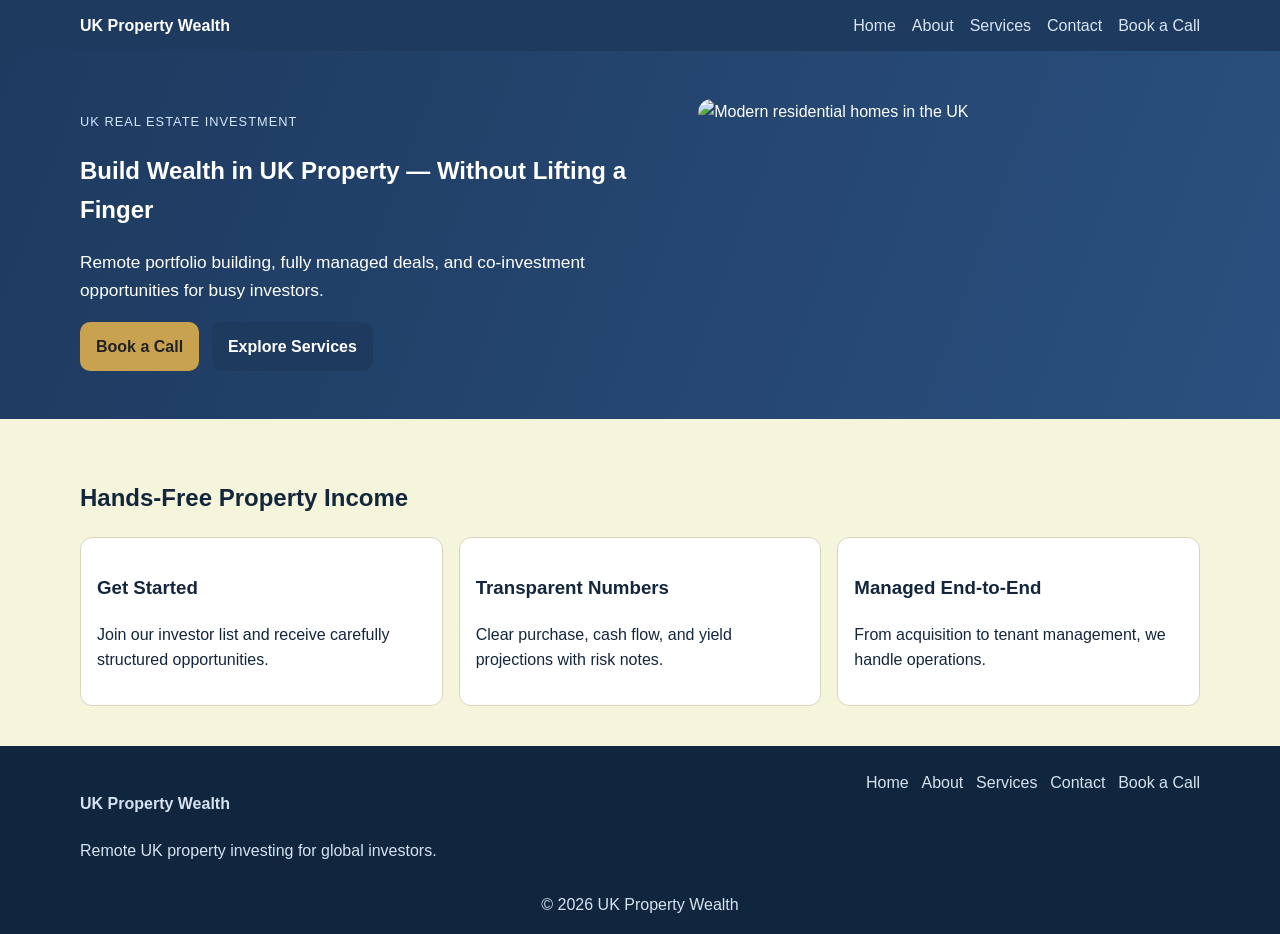
==== index.html @ e21e9236 "Revamp site navigation, theme, media, and responsive UX" ====
<!DOCTYPE html>
<html lang="en">
<head>
  <meta charset="UTF-8" />
  <meta name="viewport" content="width=device-width, initial-scale=1.0" />
  <title>UK Property Wealth | Remote Real Estate Investing</title>
  <meta name="description" content="Build wealth in UK property through fully managed portfolio building, vetted deals, and co-investment opportunities." />
  <link rel="stylesheet" href="styles.css" />
  <script defer src="script.js"></script>
</head>
<body>
<header class="site-header"><div class="container nav-wrap"><a class="logo" href="index.html">UK Property Wealth</a><button class="menu-btn" aria-label="Toggle Menu">☰</button><nav class="main-nav"><a href="index.html">Home</a><a href="about.html">About</a><a href="offers.html">Services</a><a href="contact.html">Contact</a><a href="about.html#book">Book a Call</a></nav></div></header>
<main>
<section class="hero"><div class="container hero-grid"><div><p class="eyebrow">UK REAL ESTATE INVESTMENT</p><h1>Build Wealth in UK Property — Without Lifting a Finger</h1><p class="lead">Remote portfolio building, fully managed deals, and co-investment opportunities for busy investors.</p><div class="cta-row"><a class="btn btn-primary" href="about.html#book">Book a Call</a><a class="btn btn-secondary" href="offers.html">Explore Services</a></div></div><img loading="eager" src="https://images.unsplash.com/photo-1560518883-ce09059eeffa?auto=format&fit=crop&w=1200&q=75" alt="Modern residential homes in the UK" /></div></section>
<section class="section container"><h2>Hands-Free Property Income</h2><div class="three-cols"><article class="card"><h3>Get Started</h3><p>Join our investor list and receive carefully structured opportunities.</p></article><article class="card"><h3>Transparent Numbers</h3><p>Clear purchase, cash flow, and yield projections with risk notes.</p></article><article class="card"><h3>Managed End-to-End</h3><p>From acquisition to tenant management, we handle operations.</p></article></div></section>
</main>
<footer class="site-footer"><div class="container footer-grid"><div><h4>UK Property Wealth</h4><p>Remote UK property investing for global investors.</p></div><nav><a href="index.html">Home</a><a href="about.html">About</a><a href="offers.html">Services</a><a href="contact.html">Contact</a><a href="about.html#book">Book a Call</a></nav></div><p class="copyright">© <span id="year"></span> UK Property Wealth</p></footer>
</body>
</html>
---- styles.css ----
:root{--navy:#1E3A5F;--beige:#F5F5DC;--white:#fff;--accent:#c8a24f;--text:#13263c;--muted:#4b5b6d}
*{box-sizing:border-box}body{margin:0;font-family:Inter,Arial,sans-serif;background:var(--beige);color:var(--text);line-height:1.6}.container{width:min(1120px,92%);margin:auto}
.site-header{background:var(--navy);position:sticky;top:0;z-index:10}.nav-wrap{display:flex;align-items:center;justify-content:space-between;gap:1rem;padding:.8rem 0}.logo{color:var(--white);text-decoration:none;font-weight:700}.main-nav{display:flex;gap:1rem}.main-nav a{color:#d9e5f3;text-decoration:none}
.menu-btn{display:none;background:none;border:1px solid #b8c7d9;color:#fff;padding:.4rem .6rem;border-radius:8px}.hero{background:linear-gradient(110deg,var(--navy),#2a507f);color:#fff;padding:3rem 0}.hero-grid{display:grid;grid-template-columns:1.2fr 1fr;gap:1rem;align-items:center}.hero img,.banner{width:100%;height:100%;max-height:360px;object-fit:cover;border-radius:14px}
.eyebrow{letter-spacing:.08em;font-size:.8rem;color:#d5e6ff}.lead{font-size:1.08rem}.section{padding:2.5rem 0}.three-cols{display:grid;grid-template-columns:repeat(3,1fr);gap:1rem}.card,.deal-box{background:#fff;border:1px solid #d9d4bf;border-radius:12px;padding:1rem}
.btn{display:inline-block;text-decoration:none;padding:.75rem 1rem;border-radius:10px;font-weight:700}.btn-primary{background:var(--accent);color:#222}.btn-secondary{background:var(--navy);color:#fff}.cta-row{display:flex;gap:.8rem;flex-wrap:wrap}
.form-grid{display:grid;gap:.8rem;max-width:560px}input,select,textarea{width:100%;padding:.6rem;border:1px solid #c3c6cc;border-radius:8px}
.site-footer{background:#10263f;color:#d6e2ef;padding:1.5rem 0 1rem}.footer-grid{display:flex;justify-content:space-between;gap:1rem;flex-wrap:wrap}.site-footer nav{display:flex;gap:.8rem;flex-wrap:wrap}.site-footer a{color:#d6e2ef;text-decoration:none}.copyright{text-align:center;margin:.8rem 0 0}
@media (max-width:900px){.hero-grid,.three-cols{grid-template-columns:1fr}.menu-btn{display:inline-block}.main-nav{display:none;position:absolute;top:58px;right:4%;background:var(--navy);padding:1rem;border-radius:12px;flex-direction:column}.main-nav.open{display:flex}}
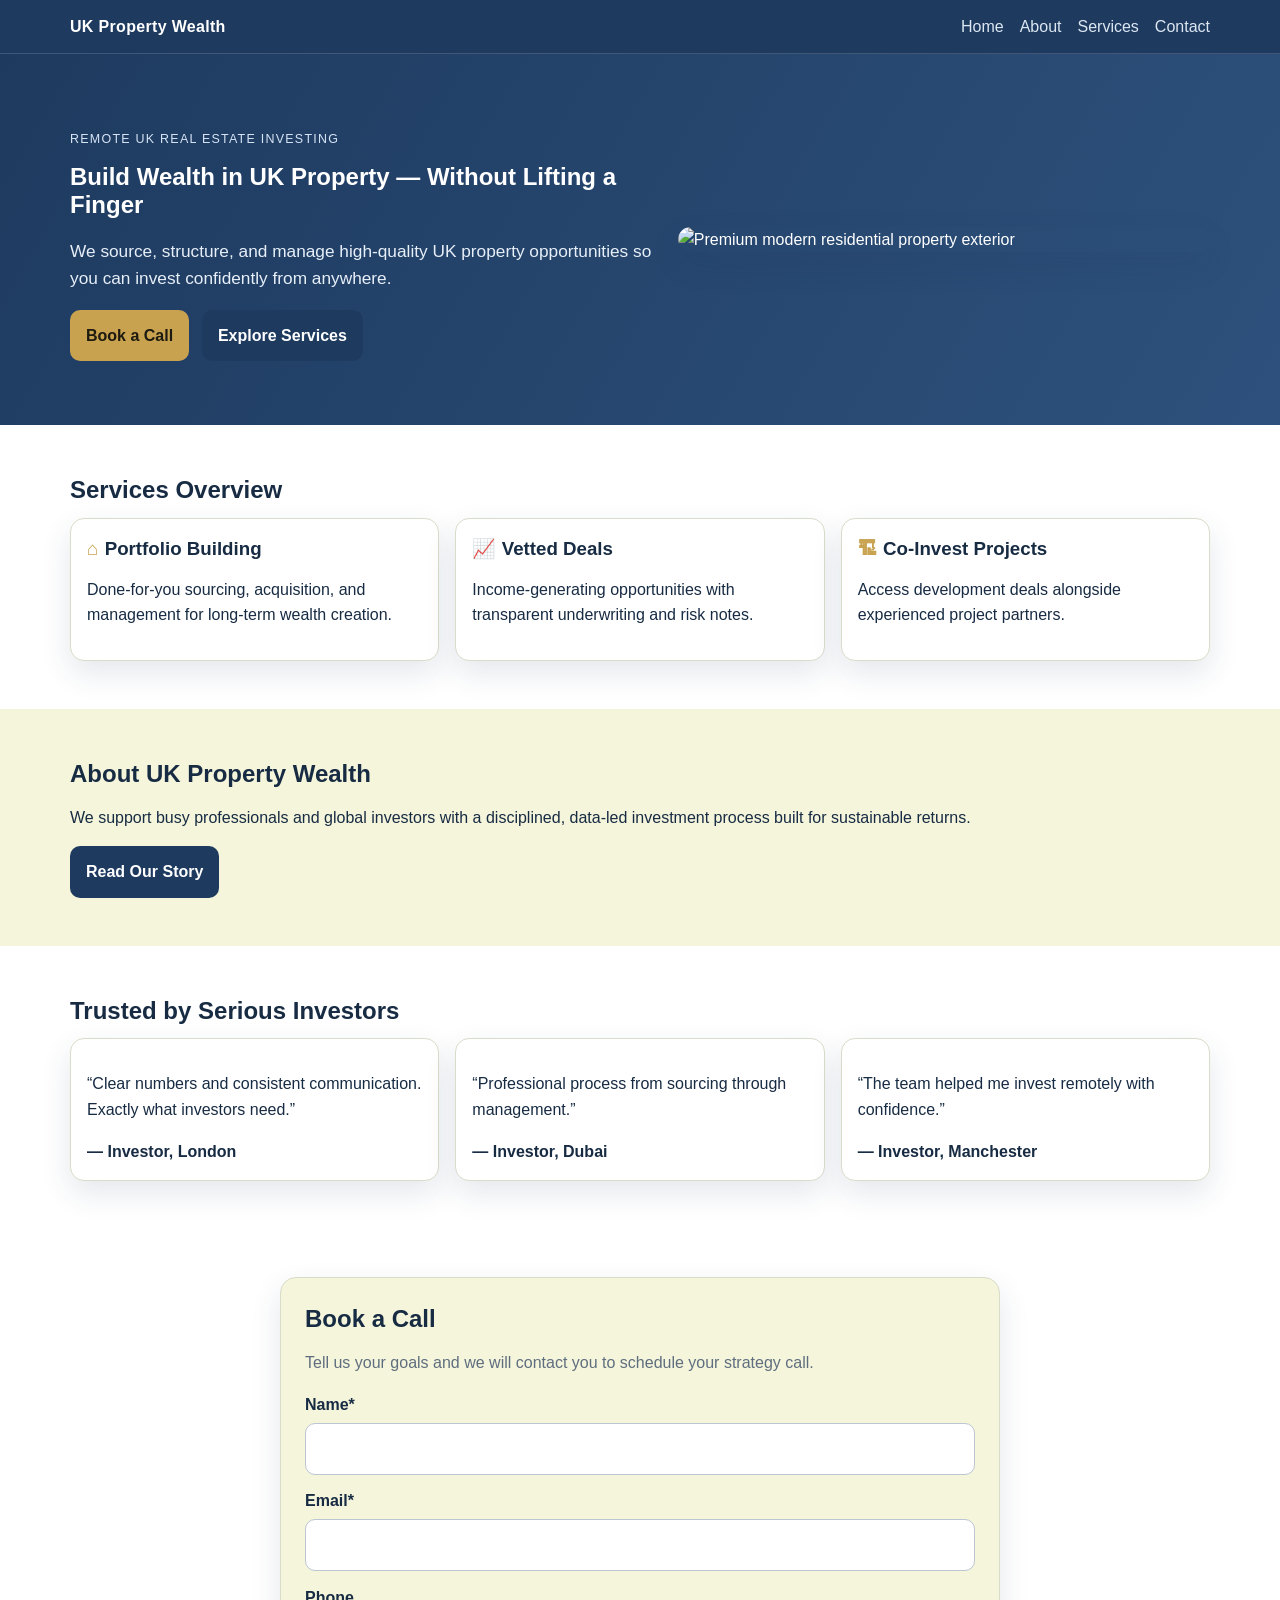
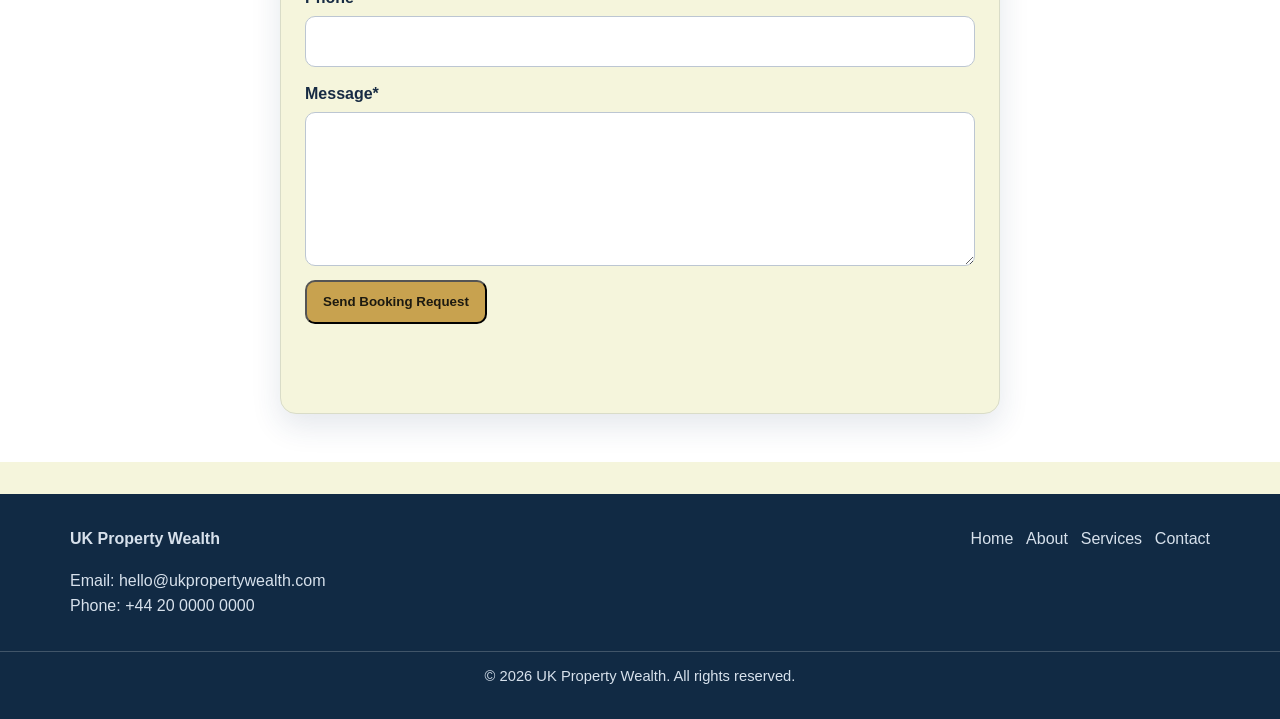
==== commit 17c85c54: "Add Formspree Book a Call form on homepage with styled UX" ====
--- a/index.html
+++ b/index.html
@@ -3,17 +3,43 @@
 <head>
   <meta charset="UTF-8" />
   <meta name="viewport" content="width=device-width, initial-scale=1.0" />
-  <title>UK Property Wealth | Remote Real Estate Investing</title>
-  <meta name="description" content="Build wealth in UK property through fully managed portfolio building, vetted deals, and co-investment opportunities." />
+  <title>UK Property Wealth | Premium Property Investment</title>
+  <meta name="description" content="Build wealth in UK property with fully managed, investor-first opportunities." />
   <link rel="stylesheet" href="styles.css" />
   <script defer src="script.js"></script>
 </head>
 <body>
-<header class="site-header"><div class="container nav-wrap"><a class="logo" href="index.html">UK Property Wealth</a><button class="menu-btn" aria-label="Toggle Menu">☰</button><nav class="main-nav"><a href="index.html">Home</a><a href="about.html">About</a><a href="offers.html">Services</a><a href="contact.html">Contact</a><a href="about.html#book">Book a Call</a></nav></div></header>
-<main>
-<section class="hero"><div class="container hero-grid"><div><p class="eyebrow">UK REAL ESTATE INVESTMENT</p><h1>Build Wealth in UK Property — Without Lifting a Finger</h1><p class="lead">Remote portfolio building, fully managed deals, and co-investment opportunities for busy investors.</p><div class="cta-row"><a class="btn btn-primary" href="about.html#book">Book a Call</a><a class="btn btn-secondary" href="offers.html">Explore Services</a></div></div><img loading="eager" src="https://images.unsplash.com/photo-1560518883-ce09059eeffa?auto=format&fit=crop&w=1200&q=75" alt="Modern residential homes in the UK" /></div></section>
-<section class="section container"><h2>Hands-Free Property Income</h2><div class="three-cols"><article class="card"><h3>Get Started</h3><p>Join our investor list and receive carefully structured opportunities.</p></article><article class="card"><h3>Transparent Numbers</h3><p>Clear purchase, cash flow, and yield projections with risk notes.</p></article><article class="card"><h3>Managed End-to-End</h3><p>From acquisition to tenant management, we handle operations.</p></article></div></section>
-</main>
-<footer class="site-footer"><div class="container footer-grid"><div><h4>UK Property Wealth</h4><p>Remote UK property investing for global investors.</p></div><nav><a href="index.html">Home</a><a href="about.html">About</a><a href="offers.html">Services</a><a href="contact.html">Contact</a><a href="about.html#book">Book a Call</a></nav></div><p class="copyright">© <span id="year"></span> UK Property Wealth</p></footer>
+  <header class="site-header"><div class="container nav-row"><a class="logo" href="index.html">UK Property Wealth</a><button class="menu-btn" aria-label="Menu">☰</button><nav class="main-nav"><a href="index.html">Home</a><a href="about.html">About</a><a href="offers.html">Services</a><a href="contact.html">Contact</a></nav></div></header>
+  <main>
+    <section class="hero"><div class="container hero-grid"><div><p class="eyebrow">Remote UK Real Estate Investing</p><h1>Build Wealth in UK Property — Without Lifting a Finger</h1><p class="lead">We source, structure, and manage high-quality UK property opportunities so you can invest confidently from anywhere.</p><div class="cta-row"><a class="btn btn-primary" href="#book-call">Book a Call</a><a class="btn btn-secondary" href="offers.html">Explore Services</a></div></div><img class="banner" src="https://images.unsplash.com/photo-1512918728675-ed5a9ecdebfd?auto=format&fit=crop&w=1400&q=75" alt="Premium modern residential property exterior" loading="eager"></div></section>
+    <section class="section section-white"><div class="container"><h2>Services Overview</h2><div class="grid-3"><article class="card"><h3><span class="inline-icon">⌂</span>Portfolio Building</h3><p>Done-for-you sourcing, acquisition, and management for long-term wealth creation.</p></article><article class="card"><h3><span class="inline-icon">📈</span>Vetted Deals</h3><p>Income-generating opportunities with transparent underwriting and risk notes.</p></article><article class="card"><h3><span class="inline-icon">🏗</span>Co-Invest Projects</h3><p>Access development deals alongside experienced project partners.</p></article></div></div></section>
+    <section class="section"><div class="container"><h2>About UK Property Wealth</h2><p>We support busy professionals and global investors with a disciplined, data-led investment process built for sustainable returns.</p><a class="btn btn-secondary" href="about.html">Read Our Story</a></div></section>
+    <section class="section section-white"><div class="container"><h2>Trusted by Serious Investors</h2><div class="grid-3"><article class="card"><p>“Clear numbers and consistent communication. Exactly what investors need.”</p><strong>— Investor, London</strong></article><article class="card"><p>“Professional process from sourcing through management.”</p><strong>— Investor, Dubai</strong></article><article class="card"><p>“The team helped me invest remotely with confidence.”</p><strong>— Investor, Manchester</strong></article></div></div></section>
+
+    <section class="section section-white" id="book-call">
+      <div class="container booking-wrap">
+        <h2>Book a Call</h2>
+        <p class="booking-lead">Tell us your goals and we will contact you to schedule your strategy call.</p>
+        <form class="booking-form" action="https://formspree.io/f/mqenanop" method="POST" id="bookingForm">
+          <input type="hidden" name="_subject" value="New Booking Request from Website" />
+          <label>Name*
+            <input type="text" name="name" required />
+          </label>
+          <label>Email*
+            <input type="email" name="email" required />
+          </label>
+          <label>Phone
+            <input type="tel" name="phone" />
+          </label>
+          <label>Message*
+            <textarea name="message" rows="5" required></textarea>
+          </label>
+          <button class="btn btn-primary" type="submit">Send Booking Request</button>
+          <p id="bookingStatus" class="booking-status" aria-live="polite"></p>
+        </form>
+      </div>
+    </section>
+  </main>
+  <footer class="site-footer"><div class="container footer-grid"><div><strong>UK Property Wealth</strong><p>Email: hello@ukpropertywealth.com<br/>Phone: +44 20 0000 0000</p></div><nav class="footer-links"><a href="index.html">Home</a><a href="about.html">About</a><a href="offers.html">Services</a><a href="contact.html">Contact</a></nav></div><p class="footer-note">© <span data-year></span> UK Property Wealth. All rights reserved.</p></footer>
 </body>
 </html>
--- a/styles.css
+++ b/styles.css
@@ -1,9 +1,93 @@
-:root{--navy:#1E3A5F;--beige:#F5F5DC;--white:#fff;--accent:#c8a24f;--text:#13263c;--muted:#4b5b6d}
-*{box-sizing:border-box}body{margin:0;font-family:Inter,Arial,sans-serif;background:var(--beige);color:var(--text);line-height:1.6}.container{width:min(1120px,92%);margin:auto}
-.site-header{background:var(--navy);position:sticky;top:0;z-index:10}.nav-wrap{display:flex;align-items:center;justify-content:space-between;gap:1rem;padding:.8rem 0}.logo{color:var(--white);text-decoration:none;font-weight:700}.main-nav{display:flex;gap:1rem}.main-nav a{color:#d9e5f3;text-decoration:none}
-.menu-btn{display:none;background:none;border:1px solid #b8c7d9;color:#fff;padding:.4rem .6rem;border-radius:8px}.hero{background:linear-gradient(110deg,var(--navy),#2a507f);color:#fff;padding:3rem 0}.hero-grid{display:grid;grid-template-columns:1.2fr 1fr;gap:1rem;align-items:center}.hero img,.banner{width:100%;height:100%;max-height:360px;object-fit:cover;border-radius:14px}
-.eyebrow{letter-spacing:.08em;font-size:.8rem;color:#d5e6ff}.lead{font-size:1.08rem}.section{padding:2.5rem 0}.three-cols{display:grid;grid-template-columns:repeat(3,1fr);gap:1rem}.card,.deal-box{background:#fff;border:1px solid #d9d4bf;border-radius:12px;padding:1rem}
-.btn{display:inline-block;text-decoration:none;padding:.75rem 1rem;border-radius:10px;font-weight:700}.btn-primary{background:var(--accent);color:#222}.btn-secondary{background:var(--navy);color:#fff}.cta-row{display:flex;gap:.8rem;flex-wrap:wrap}
-.form-grid{display:grid;gap:.8rem;max-width:560px}input,select,textarea{width:100%;padding:.6rem;border:1px solid #c3c6cc;border-radius:8px}
-.site-footer{background:#10263f;color:#d6e2ef;padding:1.5rem 0 1rem}.footer-grid{display:flex;justify-content:space-between;gap:1rem;flex-wrap:wrap}.site-footer nav{display:flex;gap:.8rem;flex-wrap:wrap}.site-footer a{color:#d6e2ef;text-decoration:none}.copyright{text-align:center;margin:.8rem 0 0}
-@media (max-width:900px){.hero-grid,.three-cols{grid-template-columns:1fr}.menu-btn{display:inline-block}.main-nav{display:none;position:absolute;top:58px;right:4%;background:var(--navy);padding:1rem;border-radius:12px;flex-direction:column}.main-nav.open{display:flex}}
+:root {
+  --navy: #1E3A5F;
+  --beige: #F5F5DC;
+  --white: #FFFFFF;
+  --gold: #C8A24F;
+  --text: #172B43;
+  --muted: #5F6E7E;
+  --border: #D9DCC8;
+  --shadow: 0 12px 30px rgba(30, 58, 95, 0.12);
+}
+* { box-sizing: border-box; }
+html, body { margin: 0; padding: 0; }
+body {
+  font-family: Inter, "Segoe UI", Arial, sans-serif;
+  color: var(--text);
+  background: var(--beige);
+  line-height: 1.6;
+}
+img { max-width: 100%; display: block; }
+.container { width: min(1140px, 92%); margin: 0 auto; }
+
+.site-header {
+  position: sticky; top: 0; z-index: 50;
+  background: var(--navy); border-bottom: 1px solid rgba(255,255,255,.15);
+}
+.nav-row { display: flex; align-items: center; justify-content: space-between; padding: .85rem 0; gap: 1rem; }
+.logo { color: var(--white); text-decoration: none; font-weight: 700; letter-spacing: .02em; }
+.menu-btn { display: none; background: transparent; border: 1px solid #A6B6C8; color: white; border-radius: 10px; padding: .4rem .55rem; }
+.main-nav { display: flex; gap: 1rem; }
+.main-nav a { color: #DCE7F2; text-decoration: none; font-weight: 500; }
+.main-nav a:hover { color: var(--white); }
+
+.hero { background: linear-gradient(120deg, var(--navy), #2D517C); color: white; padding: 4rem 0; }
+.hero-grid { display: grid; grid-template-columns: 1.1fr 1fr; gap: 1.4rem; align-items: center; }
+.eyebrow { text-transform: uppercase; letter-spacing: .1em; font-size: .78rem; color: #D6E4F5; }
+h1, h2, h3 { line-height: 1.2; margin: .2rem 0 .8rem; }
+.lead { font-size: 1.08rem; color: #E7EFF8; }
+
+.banner { border-radius: 16px; max-height: 360px; width: 100%; object-fit: cover; box-shadow: var(--shadow); }
+.section { padding: 3rem 0; }
+.section-white { background: var(--white); }
+.grid-3 { display: grid; grid-template-columns: repeat(3,1fr); gap: 1rem; }
+.card { background: white; border: 1px solid var(--border); border-radius: 14px; padding: 1rem; box-shadow: var(--shadow); }
+.inline-icon { color: var(--gold); margin-right: .4rem; }
+
+.btn { display: inline-block; text-decoration: none; border-radius: 10px; padding: .8rem 1rem; font-weight: 700; transition: .2s ease; }
+.btn-primary { background: var(--gold); color: #1D1A10; }
+.btn-primary:hover { transform: translateY(-2px); filter: brightness(1.02); }
+.btn-secondary { background: var(--navy); color: white; }
+.btn-secondary:hover { transform: translateY(-2px); background: #17314f; }
+.cta-row { display: flex; gap: .8rem; flex-wrap: wrap; }
+
+.page-hero { padding: 2rem 0 1rem; }
+.back-home { color: var(--navy); text-decoration: none; font-weight: 600; }
+
+.site-footer { background: #112A44; color: #D7E1EC; padding: 2rem 0 1rem; margin-top: 2rem; }
+.footer-grid { display: flex; justify-content: space-between; gap: 1rem; flex-wrap: wrap; }
+.footer-links { display: flex; gap: .8rem; flex-wrap: wrap; }
+.footer-links a { color: #D7E1EC; text-decoration: none; }
+.footer-note { border-top: 1px solid rgba(255,255,255,.2); margin-top: 1rem; padding-top: .8rem; text-align: center; font-size: .92rem; }
+
+.form-grid { display: grid; gap: .8rem; max-width: 580px; }
+input, textarea, select { width: 100%; padding: .7rem; border: 1px solid #C5CCD3; border-radius: 9px; }
+
+@media (max-width: 900px) {
+  .hero-grid, .grid-3 { grid-template-columns: 1fr; }
+  .menu-btn { display: inline-block; }
+  .main-nav { display: none; position: absolute; top: 58px; right: 4%; background: var(--navy); border: 1px solid rgba(255,255,255,.2); border-radius: 12px; padding: .8rem; flex-direction: column; }
+  .main-nav.open { display: flex; }
+}
+
+.booking-wrap {
+  max-width: 720px;
+  margin: 0 auto;
+  background: var(--beige);
+  border: 1px solid var(--border);
+  border-radius: 16px;
+  padding: 1.5rem;
+  box-shadow: var(--shadow);
+}
+.booking-lead { color: var(--muted); margin-bottom: 1rem; }
+.booking-form { display: grid; gap: .85rem; }
+.booking-form label { font-weight: 600; display: grid; gap: .35rem; }
+.booking-form input,
+.booking-form textarea {
+  border: 1px solid #bcc6d2;
+  border-radius: 10px;
+  padding: .75rem;
+  font: inherit;
+  background: #fff;
+}
+.booking-form button { justify-self: start; }
+.booking-status { min-height: 1.2rem; color: #1f5130; font-weight: 600; }
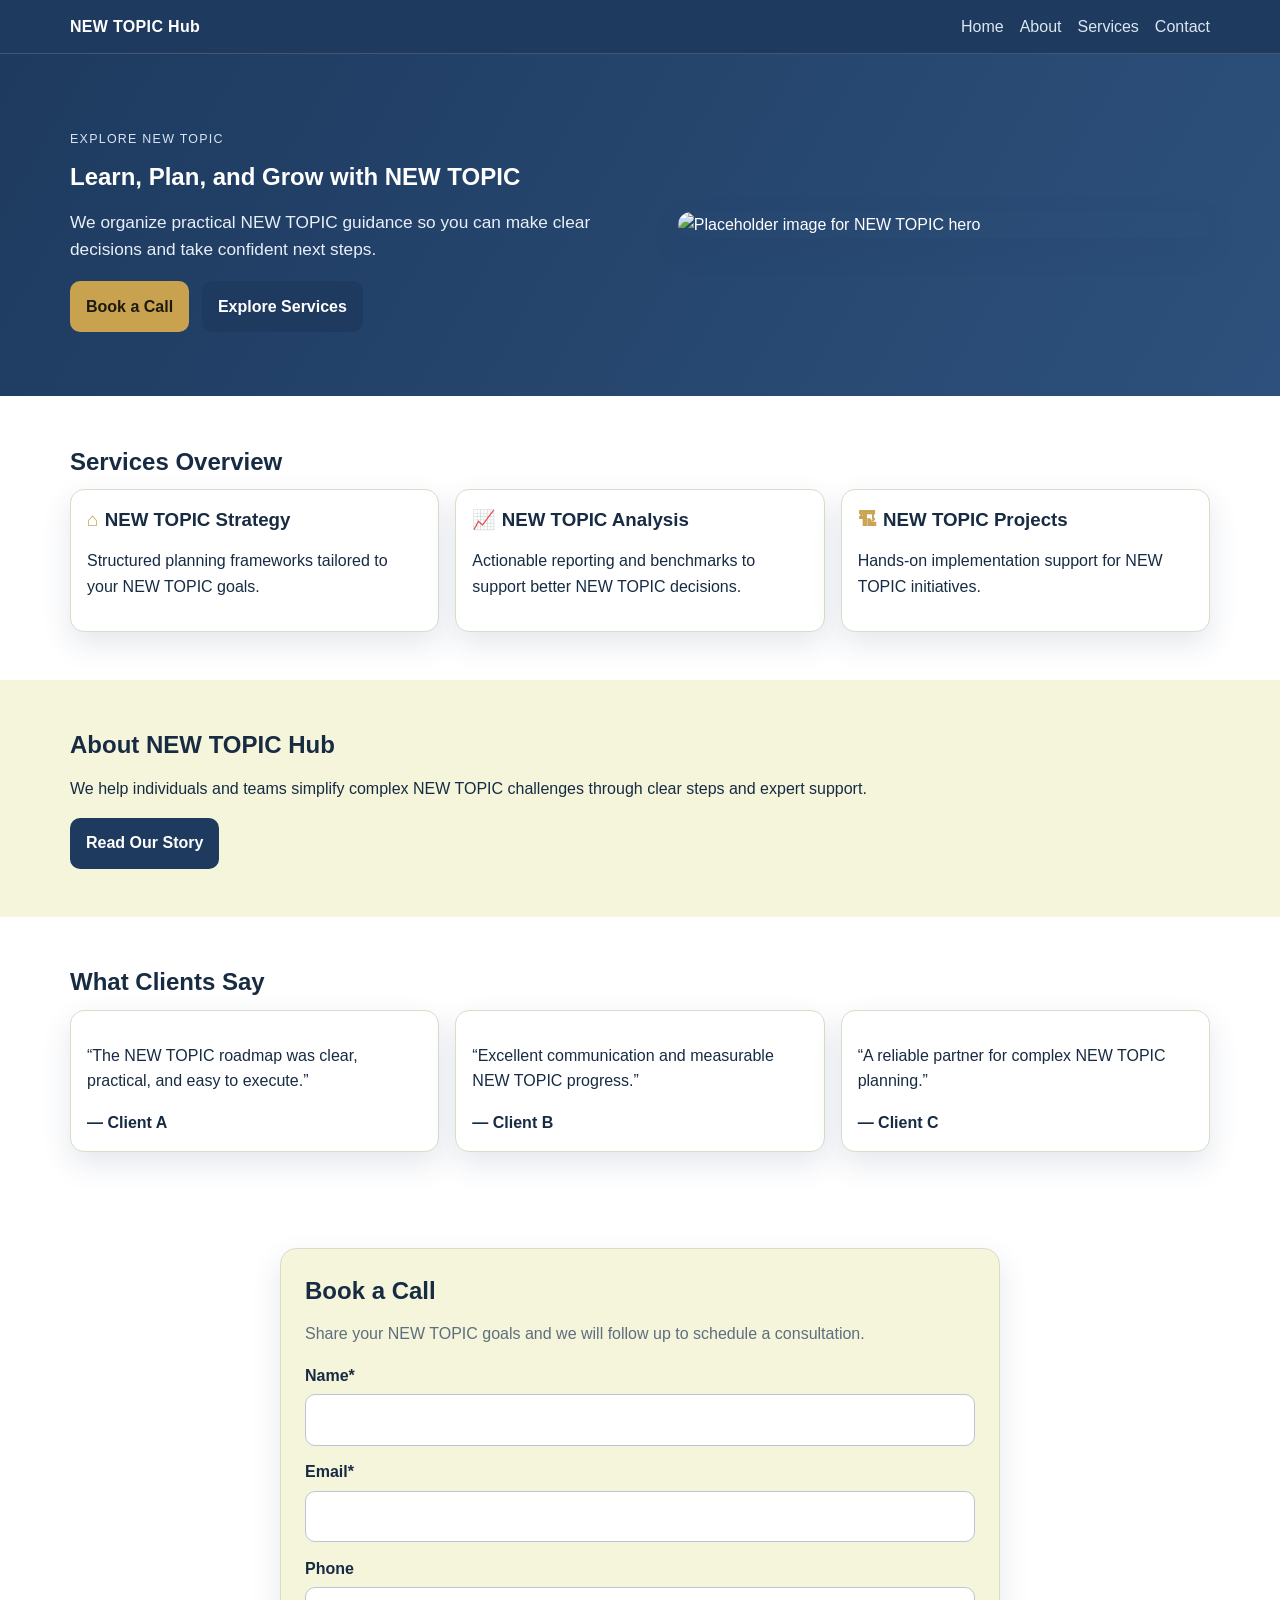
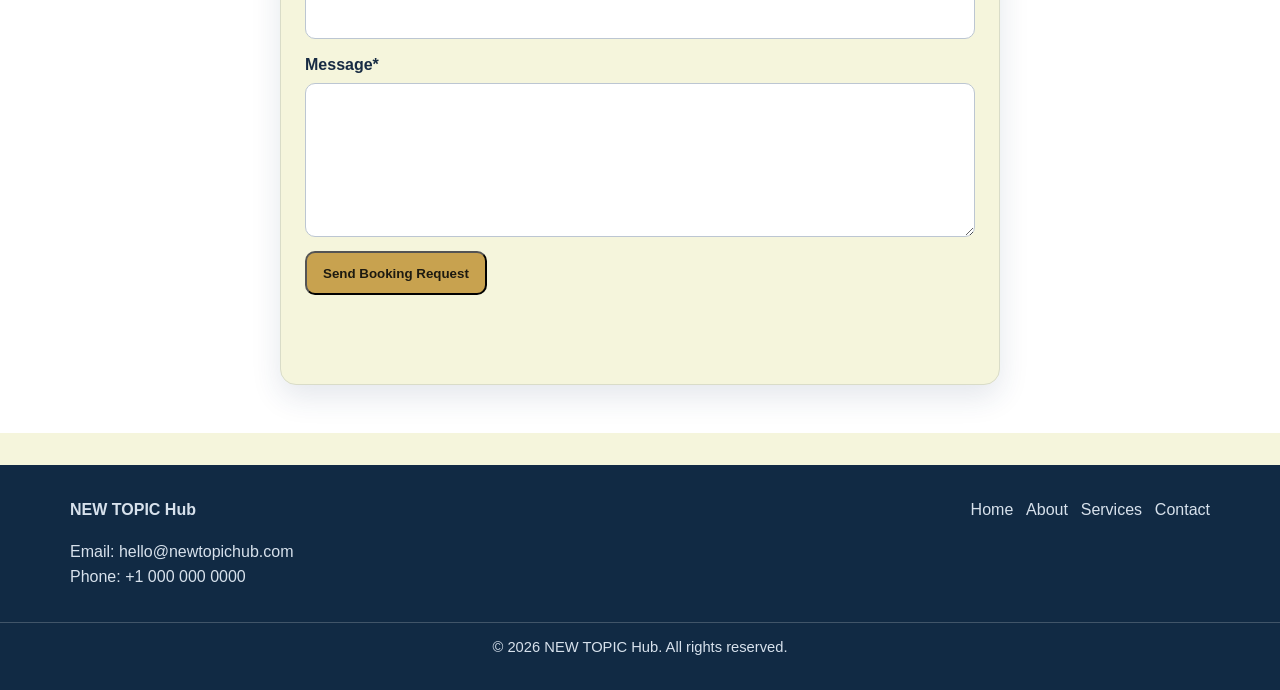
==== commit 9e557545: "Re-theme site content to NEW TOPIC with placeholder imagery" ====
--- a/index.html
+++ b/index.html
@@ -3,23 +3,23 @@
 <head>
   <meta charset="UTF-8" />
   <meta name="viewport" content="width=device-width, initial-scale=1.0" />
-  <title>UK Property Wealth | Premium Property Investment</title>
-  <meta name="description" content="Build wealth in UK property with fully managed, investor-first opportunities." />
+  <title>NEW TOPIC Hub | Premium NEW TOPIC Solutions</title>
+  <meta name="description" content="Discover NEW TOPIC resources, services, and insights with a simple, guided experience." />
   <link rel="stylesheet" href="styles.css" />
   <script defer src="script.js"></script>
 </head>
 <body>
-  <header class="site-header"><div class="container nav-row"><a class="logo" href="index.html">UK Property Wealth</a><button class="menu-btn" aria-label="Menu">☰</button><nav class="main-nav"><a href="index.html">Home</a><a href="about.html">About</a><a href="offers.html">Services</a><a href="contact.html">Contact</a></nav></div></header>
+  <header class="site-header"><div class="container nav-row"><a class="logo" href="index.html">NEW TOPIC Hub</a><button class="menu-btn" aria-label="Menu">☰</button><nav class="main-nav"><a href="index.html">Home</a><a href="about.html">About</a><a href="offers.html">Services</a><a href="contact.html">Contact</a></nav></div></header>
   <main>
-    <section class="hero"><div class="container hero-grid"><div><p class="eyebrow">Remote UK Real Estate Investing</p><h1>Build Wealth in UK Property — Without Lifting a Finger</h1><p class="lead">We source, structure, and manage high-quality UK property opportunities so you can invest confidently from anywhere.</p><div class="cta-row"><a class="btn btn-primary" href="#book-call">Book a Call</a><a class="btn btn-secondary" href="offers.html">Explore Services</a></div></div><img class="banner" src="https://images.unsplash.com/photo-1512918728675-ed5a9ecdebfd?auto=format&fit=crop&w=1400&q=75" alt="Premium modern residential property exterior" loading="eager"></div></section>
-    <section class="section section-white"><div class="container"><h2>Services Overview</h2><div class="grid-3"><article class="card"><h3><span class="inline-icon">⌂</span>Portfolio Building</h3><p>Done-for-you sourcing, acquisition, and management for long-term wealth creation.</p></article><article class="card"><h3><span class="inline-icon">📈</span>Vetted Deals</h3><p>Income-generating opportunities with transparent underwriting and risk notes.</p></article><article class="card"><h3><span class="inline-icon">🏗</span>Co-Invest Projects</h3><p>Access development deals alongside experienced project partners.</p></article></div></div></section>
-    <section class="section"><div class="container"><h2>About UK Property Wealth</h2><p>We support busy professionals and global investors with a disciplined, data-led investment process built for sustainable returns.</p><a class="btn btn-secondary" href="about.html">Read Our Story</a></div></section>
-    <section class="section section-white"><div class="container"><h2>Trusted by Serious Investors</h2><div class="grid-3"><article class="card"><p>“Clear numbers and consistent communication. Exactly what investors need.”</p><strong>— Investor, London</strong></article><article class="card"><p>“Professional process from sourcing through management.”</p><strong>— Investor, Dubai</strong></article><article class="card"><p>“The team helped me invest remotely with confidence.”</p><strong>— Investor, Manchester</strong></article></div></div></section>
+    <section class="hero"><div class="container hero-grid"><div><p class="eyebrow">Explore NEW TOPIC</p><h1>Learn, Plan, and Grow with NEW TOPIC</h1><p class="lead">We organize practical NEW TOPIC guidance so you can make clear decisions and take confident next steps.</p><div class="cta-row"><a class="btn btn-primary" href="#book-call">Book a Call</a><a class="btn btn-secondary" href="offers.html">Explore Services</a></div></div><img class="banner" src="https://via.placeholder.com/1400x800?text=NEW+TOPIC+Hero+Image" alt="Placeholder image for NEW TOPIC hero" loading="eager"></div></section>
+    <section class="section section-white"><div class="container"><h2>Services Overview</h2><div class="grid-3"><article class="card"><h3><span class="inline-icon">⌂</span>NEW TOPIC Strategy</h3><p>Structured planning frameworks tailored to your NEW TOPIC goals.</p></article><article class="card"><h3><span class="inline-icon">📈</span>NEW TOPIC Analysis</h3><p>Actionable reporting and benchmarks to support better NEW TOPIC decisions.</p></article><article class="card"><h3><span class="inline-icon">🏗</span>NEW TOPIC Projects</h3><p>Hands-on implementation support for NEW TOPIC initiatives.</p></article></div></div></section>
+    <section class="section"><div class="container"><h2>About NEW TOPIC Hub</h2><p>We help individuals and teams simplify complex NEW TOPIC challenges through clear steps and expert support.</p><a class="btn btn-secondary" href="about.html">Read Our Story</a></div></section>
+    <section class="section section-white"><div class="container"><h2>What Clients Say</h2><div class="grid-3"><article class="card"><p>“The NEW TOPIC roadmap was clear, practical, and easy to execute.”</p><strong>— Client A</strong></article><article class="card"><p>“Excellent communication and measurable NEW TOPIC progress.”</p><strong>— Client B</strong></article><article class="card"><p>“A reliable partner for complex NEW TOPIC planning.”</p><strong>— Client C</strong></article></div></div></section>
 
     <section class="section section-white" id="book-call">
       <div class="container booking-wrap">
         <h2>Book a Call</h2>
-        <p class="booking-lead">Tell us your goals and we will contact you to schedule your strategy call.</p>
+        <p class="booking-lead">Share your NEW TOPIC goals and we will follow up to schedule a consultation.</p>
         <form class="booking-form" action="https://formspree.io/f/mqenanop" method="POST" id="bookingForm">
           <input type="hidden" name="_subject" value="New Booking Request from Website" />
           <label>Name*
@@ -40,6 +40,6 @@
       </div>
     </section>
   </main>
-  <footer class="site-footer"><div class="container footer-grid"><div><strong>UK Property Wealth</strong><p>Email: hello@ukpropertywealth.com<br/>Phone: +44 20 0000 0000</p></div><nav class="footer-links"><a href="index.html">Home</a><a href="about.html">About</a><a href="offers.html">Services</a><a href="contact.html">Contact</a></nav></div><p class="footer-note">© <span data-year></span> UK Property Wealth. All rights reserved.</p></footer>
+  <footer class="site-footer"><div class="container footer-grid"><div><strong>NEW TOPIC Hub</strong><p>Email: hello@newtopichub.com<br/>Phone: +1 000 000 0000</p></div><nav class="footer-links"><a href="index.html">Home</a><a href="about.html">About</a><a href="offers.html">Services</a><a href="contact.html">Contact</a></nav></div><p class="footer-note">© <span data-year></span> NEW TOPIC Hub. All rights reserved.</p></footer>
 </body>
 </html>
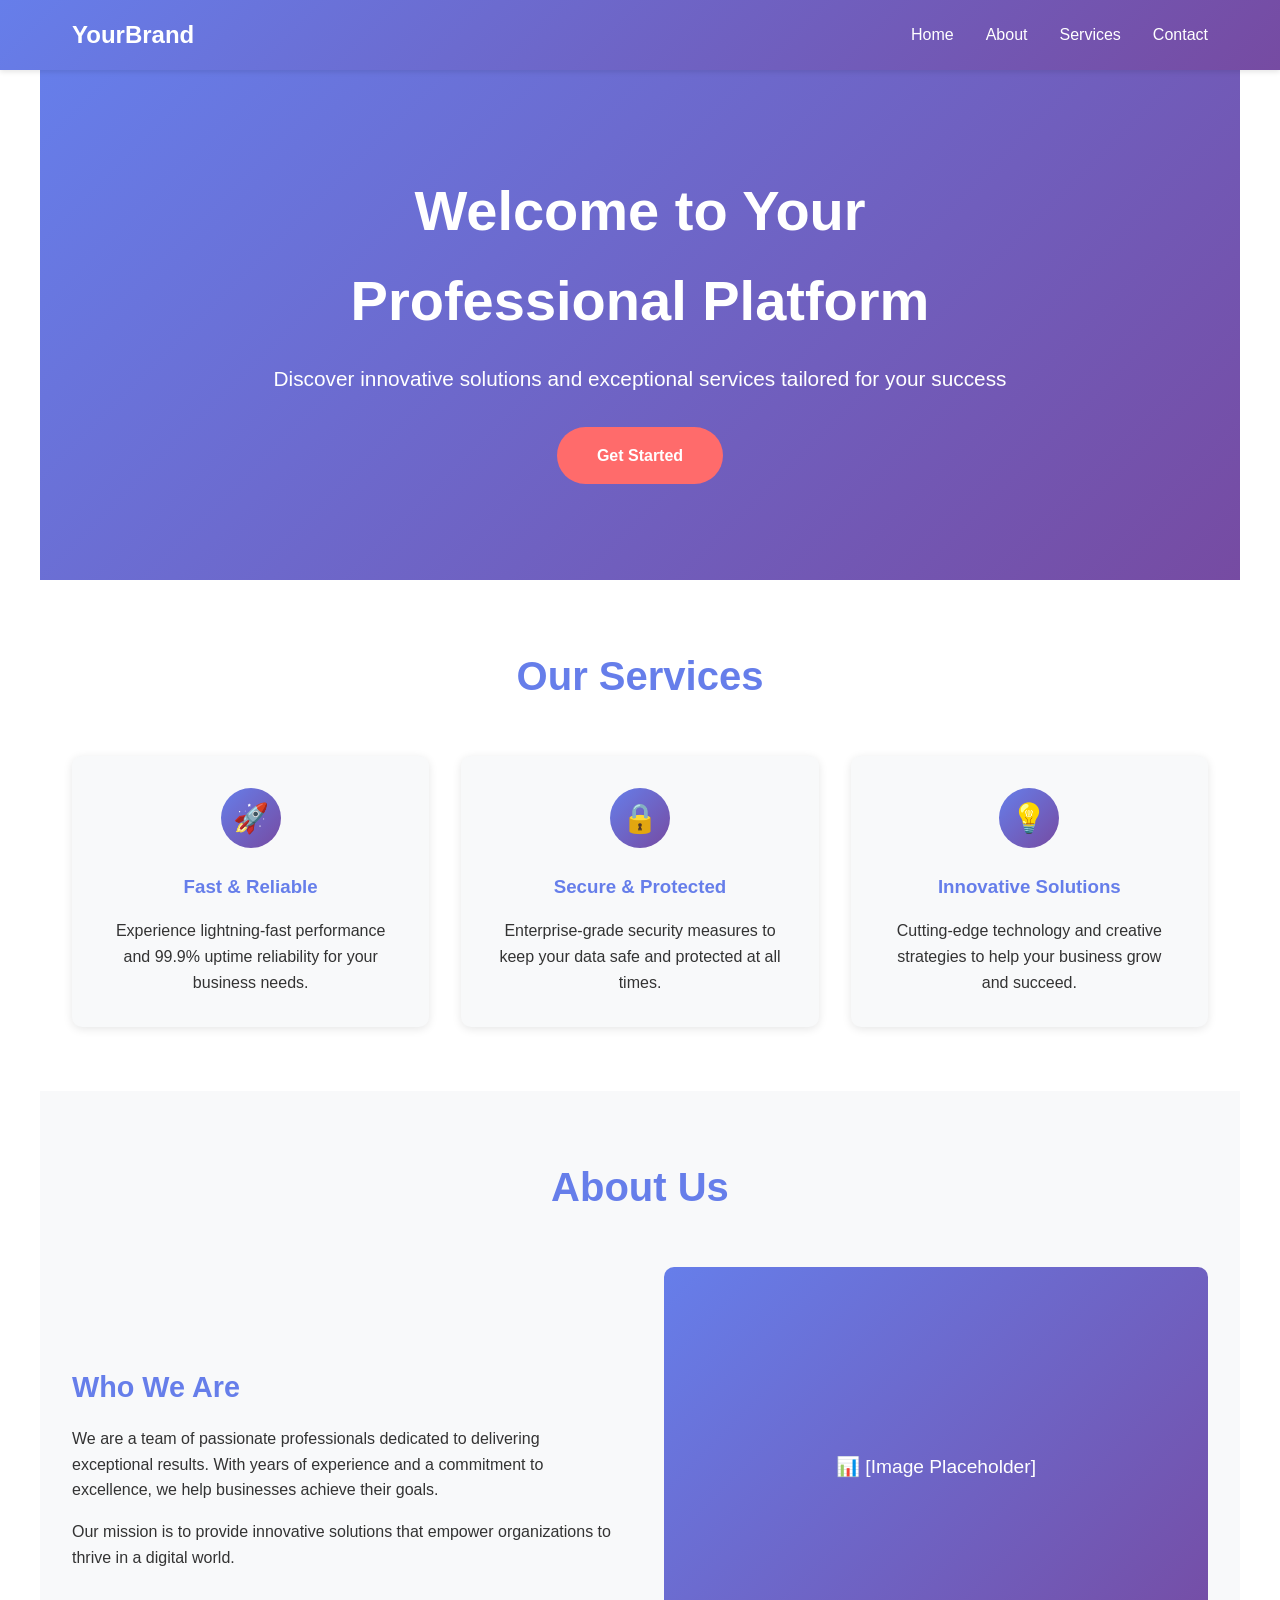
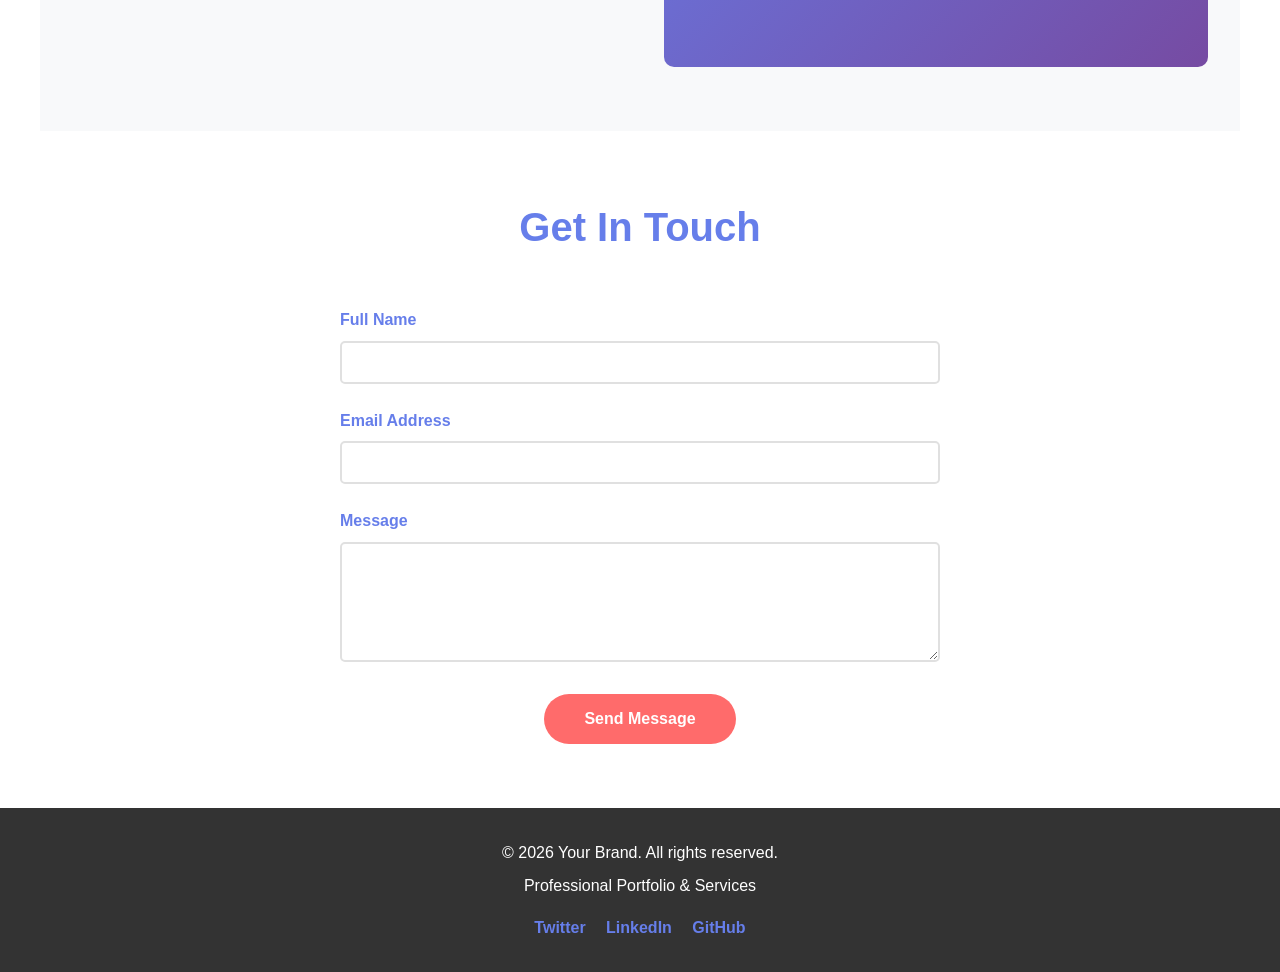
==== commit 53483e94: "Replace with professional HTML template with modern design" ====
--- a/index.html
+++ b/index.html
@@ -1,45 +1,401 @@
 <!DOCTYPE html>
 <html lang="en">
 <head>
-  <meta charset="UTF-8" />
-  <meta name="viewport" content="width=device-width, initial-scale=1.0" />
-  <title>NEW TOPIC Hub | Premium NEW TOPIC Solutions</title>
-  <meta name="description" content="Discover NEW TOPIC resources, services, and insights with a simple, guided experience." />
-  <link rel="stylesheet" href="styles.css" />
-  <script defer src="script.js"></script>
+    <meta charset="UTF-8">
+    <meta name="viewport" content="width=device-width, initial-scale=1.0">
+    <title>Professional Portfolio</title>
+    <style>
+        * {
+            margin: 0;
+            padding: 0;
+            box-sizing: border-box;
+        }
+
+        body {
+            font-family: 'Segoe UI', Tahoma, Geneva, Verdana, sans-serif;
+            line-height: 1.6;
+            color: #333;
+        }
+
+        /* Header & Navigation */
+        header {
+            background: linear-gradient(135deg, #667eea 0%, #764ba2 100%);
+            color: white;
+            padding: 1rem 0;
+            position: sticky;
+            top: 0;
+            box-shadow: 0 2px 5px rgba(0,0,0,0.1);
+            z-index: 1000;
+        }
+
+        nav {
+            display: flex;
+            justify-content: space-between;
+            align-items: center;
+            max-width: 1200px;
+            margin: 0 auto;
+            padding: 0 2rem;
+        }
+
+        .logo {
+            font-size: 1.5rem;
+            font-weight: bold;
+        }
+
+        nav ul {
+            display: flex;
+            list-style: none;
+            gap: 2rem;
+        }
+
+        nav a {
+            color: white;
+            text-decoration: none;
+            transition: opacity 0.3s;
+        }
+
+        nav a:hover {
+            opacity: 0.8;
+        }
+
+        /* Hero Section */
+        .hero {
+            background: linear-gradient(135deg, #667eea 0%, #764ba2 100%);
+            color: white;
+            padding: 6rem 2rem;
+            text-align: center;
+            min-height: 500px;
+            display: flex;
+            align-items: center;
+            justify-content: center;
+        }
+
+        .hero-content {
+            max-width: 800px;
+        }
+
+        .hero h1 {
+            font-size: 3.5rem;
+            margin-bottom: 1rem;
+            animation: fadeInDown 0.8s ease;
+        }
+
+        .hero p {
+            font-size: 1.3rem;
+            margin-bottom: 2rem;
+            animation: fadeInUp 0.8s ease;
+        }
+
+        .cta-button {
+            display: inline-block;
+            background: #ff6b6b;
+            color: white;
+            padding: 1rem 2.5rem;
+            border-radius: 50px;
+            text-decoration: none;
+            font-weight: bold;
+            transition: background 0.3s, transform 0.3s;
+            cursor: pointer;
+            border: none;
+            font-size: 1rem;
+        }
+
+        .cta-button:hover {
+            background: #ff5252;
+            transform: translateY(-2px);
+            box-shadow: 0 10px 20px rgba(0,0,0,0.2);
+        }
+
+        @keyframes fadeInDown {
+            from {
+                opacity: 0;
+                transform: translateY(-30px);
+            }
+            to {
+                opacity: 1;
+                transform: translateY(0);
+            }
+        }
+
+        @keyframes fadeInUp {
+            from {
+                opacity: 0;
+                transform: translateY(30px);
+            }
+            to {
+                opacity: 1;
+                transform: translateY(0);
+            }
+        }
+
+        /* Sections */
+        section {
+            padding: 4rem 2rem;
+            max-width: 1200px;
+            margin: 0 auto;
+        }
+
+        section h2 {
+            font-size: 2.5rem;
+            text-align: center;
+            margin-bottom: 3rem;
+            color: #667eea;
+        }
+
+        /* Features/Services Grid */
+        .features {
+            display: grid;
+            grid-template-columns: repeat(auto-fit, minmax(300px, 1fr));
+            gap: 2rem;
+        }
+
+        .feature-card {
+            background: #f8f9fa;
+            padding: 2rem;
+            border-radius: 10px;
+            text-align: center;
+            transition: transform 0.3s, box-shadow 0.3s;
+            box-shadow: 0 2px 10px rgba(0,0,0,0.1);
+        }
+
+        .feature-card:hover {
+            transform: translateY(-10px);
+            box-shadow: 0 10px 25px rgba(0,0,0,0.15);
+        }
+
+        .feature-icon {
+            width: 60px;
+            height: 60px;
+            background: linear-gradient(135deg, #667eea 0%, #764ba2 100%);
+            border-radius: 50%;
+            display: flex;
+            align-items: center;
+            justify-content: center;
+            margin: 0 auto 1.5rem;
+            font-size: 1.8rem;
+        }
+
+        .feature-card h3 {
+            color: #667eea;
+            margin-bottom: 1rem;
+        }
+
+        /* About Section */
+        #about {
+            background: #f8f9fa;
+        }
+
+        .about-content {
+            display: grid;
+            grid-template-columns: 1fr 1fr;
+            gap: 3rem;
+            align-items: center;
+        }
+
+        .about-text h3 {
+            color: #667eea;
+            font-size: 1.8rem;
+            margin-bottom: 1rem;
+        }
+
+        .placeholder-image {
+            width: 100%;
+            height: 400px;
+            background: linear-gradient(135deg, #667eea 0%, #764ba2 100%);
+            border-radius: 10px;
+            display: flex;
+            align-items: center;
+            justify-content: center;
+            color: white;
+            font-size: 1.2rem;
+        }
+
+        /* Contact Section */
+        #contact {
+            background: white;
+            text-align: center;
+        }
+
+        .contact-form {
+            max-width: 600px;
+            margin: 0 auto;
+        }
+
+        .form-group {
+            margin-bottom: 1.5rem;
+            text-align: left;
+        }
+
+        .form-group label {
+            display: block;
+            margin-bottom: 0.5rem;
+            color: #667eea;
+            font-weight: bold;
+        }
+
+        .form-group input,
+        .form-group textarea {
+            width: 100%;
+            padding: 0.75rem;
+            border: 2px solid #e0e0e0;
+            border-radius: 5px;
+            font-family: inherit;
+            transition: border-color 0.3s;
+        }
+
+        .form-group input:focus,
+        .form-group textarea:focus {
+            outline: none;
+            border-color: #667eea;
+        }
+
+        .form-group textarea {
+            resize: vertical;
+            min-height: 120px;
+        }
+
+        /* Footer */
+        footer {
+            background: #333;
+            color: white;
+            text-align: center;
+            padding: 2rem;
+        }
+
+        footer p {
+            margin-bottom: 0.5rem;
+        }
+
+        .social-links {
+            margin-top: 1rem;
+        }
+
+        .social-links a {
+            color: #667eea;
+            margin: 0 0.5rem;
+            text-decoration: none;
+            font-weight: bold;
+        }
+
+        .social-links a:hover {
+            text-decoration: underline;
+        }
+
+        /* Responsive Design */
+        @media (max-width: 768px) {
+            nav ul {
+                flex-direction: column;
+                gap: 1rem;
+                text-align: center;
+            }
+
+            .hero h1 {
+                font-size: 2rem;
+            }
+
+            .hero p {
+                font-size: 1rem;
+            }
+
+            .about-content {
+                grid-template-columns: 1fr;
+            }
+
+            section h2 {
+                font-size: 2rem;
+            }
+        }
+    </style>
 </head>
 <body>
-  <header class="site-header"><div class="container nav-row"><a class="logo" href="index.html">NEW TOPIC Hub</a><button class="menu-btn" aria-label="Menu">☰</button><nav class="main-nav"><a href="index.html">Home</a><a href="about.html">About</a><a href="offers.html">Services</a><a href="contact.html">Contact</a></nav></div></header>
-  <main>
-    <section class="hero"><div class="container hero-grid"><div><p class="eyebrow">Explore NEW TOPIC</p><h1>Learn, Plan, and Grow with NEW TOPIC</h1><p class="lead">We organize practical NEW TOPIC guidance so you can make clear decisions and take confident next steps.</p><div class="cta-row"><a class="btn btn-primary" href="#book-call">Book a Call</a><a class="btn btn-secondary" href="offers.html">Explore Services</a></div></div><img class="banner" src="https://via.placeholder.com/1400x800?text=NEW+TOPIC+Hero+Image" alt="Placeholder image for NEW TOPIC hero" loading="eager"></div></section>
-    <section class="section section-white"><div class="container"><h2>Services Overview</h2><div class="grid-3"><article class="card"><h3><span class="inline-icon">⌂</span>NEW TOPIC Strategy</h3><p>Structured planning frameworks tailored to your NEW TOPIC goals.</p></article><article class="card"><h3><span class="inline-icon">📈</span>NEW TOPIC Analysis</h3><p>Actionable reporting and benchmarks to support better NEW TOPIC decisions.</p></article><article class="card"><h3><span class="inline-icon">🏗</span>NEW TOPIC Projects</h3><p>Hands-on implementation support for NEW TOPIC initiatives.</p></article></div></div></section>
-    <section class="section"><div class="container"><h2>About NEW TOPIC Hub</h2><p>We help individuals and teams simplify complex NEW TOPIC challenges through clear steps and expert support.</p><a class="btn btn-secondary" href="about.html">Read Our Story</a></div></section>
-    <section class="section section-white"><div class="container"><h2>What Clients Say</h2><div class="grid-3"><article class="card"><p>“The NEW TOPIC roadmap was clear, practical, and easy to execute.”</p><strong>— Client A</strong></article><article class="card"><p>“Excellent communication and measurable NEW TOPIC progress.”</p><strong>— Client B</strong></article><article class="card"><p>“A reliable partner for complex NEW TOPIC planning.”</p><strong>— Client C</strong></article></div></div></section>
-
-    <section class="section section-white" id="book-call">
-      <div class="container booking-wrap">
-        <h2>Book a Call</h2>
-        <p class="booking-lead">Share your NEW TOPIC goals and we will follow up to schedule a consultation.</p>
-        <form class="booking-form" action="https://formspree.io/f/mqenanop" method="POST" id="bookingForm">
-          <input type="hidden" name="_subject" value="New Booking Request from Website" />
-          <label>Name*
-            <input type="text" name="name" required />
-          </label>
-          <label>Email*
-            <input type="email" name="email" required />
-          </label>
-          <label>Phone
-            <input type="tel" name="phone" />
-          </label>
-          <label>Message*
-            <textarea name="message" rows="5" required></textarea>
-          </label>
-          <button class="btn btn-primary" type="submit">Send Booking Request</button>
-          <p id="bookingStatus" class="booking-status" aria-live="polite"></p>
+    <!-- Header & Navigation -->
+    <header>
+        <nav>
+            <div class="logo">YourBrand</div>
+            <ul>
+                <li><a href="#home">Home</a></li>
+                <li><a href="#about">About</a></li>
+                <li><a href="#services">Services</a></li>
+                <li><a href="#contact">Contact</a></li>
+            </ul>
+        </nav>
+    </header>
+
+    <!-- Hero Section -->
+    <section class="hero" id="home">
+        <div class="hero-content">
+            <h1>Welcome to Your Professional Platform</h1>
+            <p>Discover innovative solutions and exceptional services tailored for your success</p>
+            <a href="#contact" class="cta-button">Get Started</a>
+        </div>
+    </section>
+
+    <!-- Services Section -->
+    <section id="services">
+        <h2>Our Services</h2>
+        <div class="features">
+            <div class="feature-card">
+                <div class="feature-icon">🚀</div>
+                <h3>Fast & Reliable</h3>
+                <p>Experience lightning-fast performance and 99.9% uptime reliability for your business needs.</p>
+            </div>
+            <div class="feature-card">
+                <div class="feature-icon">🔒</div>
+                <h3>Secure & Protected</h3>
+                <p>Enterprise-grade security measures to keep your data safe and protected at all times.</p>
+            </div>
+            <div class="feature-card">
+                <div class="feature-icon">💡</div>
+                <h3>Innovative Solutions</h3>
+                <p>Cutting-edge technology and creative strategies to help your business grow and succeed.</p>
+            </div>
+        </div>
+    </section>
+
+    <!-- About Section -->
+    <section id="about">
+        <h2>About Us</h2>
+        <div class="about-content">
+            <div class="about-text">
+                <h3>Who We Are</h3>
+                <p>We are a team of passionate professionals dedicated to delivering exceptional results. With years of experience and a commitment to excellence, we help businesses achieve their goals.</p>
+                <p style="margin-top: 1rem;">Our mission is to provide innovative solutions that empower organizations to thrive in a digital world.</p>
+            </div>
+            <div class="placeholder-image">
+                📊 [Image Placeholder]
+            </div>
+        </div>
+    </section>
+
+    <!-- Contact Section -->
+    <section id="contact">
+        <h2>Get In Touch</h2>
+        <form class="contact-form">
+            <div class="form-group">
+                <label for="name">Full Name</label>
+                <input type="text" id="name" name="name" required>
+            </div>
+            <div class="form-group">
+                <label for="email">Email Address</label>
+                <input type="email" id="email" name="email" required>
+            </div>
+            <div class="form-group">
+                <label for="message">Message</label>
+                <textarea id="message" name="message" required></textarea>
+            </div>
+            <button type="submit" class="cta-button">Send Message</button>
         </form>
-      </div>
     </section>
-  </main>
-  <footer class="site-footer"><div class="container footer-grid"><div><strong>NEW TOPIC Hub</strong><p>Email: hello@newtopichub.com<br/>Phone: +1 000 000 0000</p></div><nav class="footer-links"><a href="index.html">Home</a><a href="about.html">About</a><a href="offers.html">Services</a><a href="contact.html">Contact</a></nav></div><p class="footer-note">© <span data-year></span> NEW TOPIC Hub. All rights reserved.</p></footer>
+
+    <!-- Footer -->
+    <footer>
+        <p>&copy; 2026 Your Brand. All rights reserved.</p>
+        <p>Professional Portfolio & Services</p>
+        <div class="social-links">
+            <a href="#">Twitter</a>
+            <a href="#">LinkedIn</a>
+            <a href="#">GitHub</a>
+        </div>
+    </footer>
 </body>
-</html>
+</html>
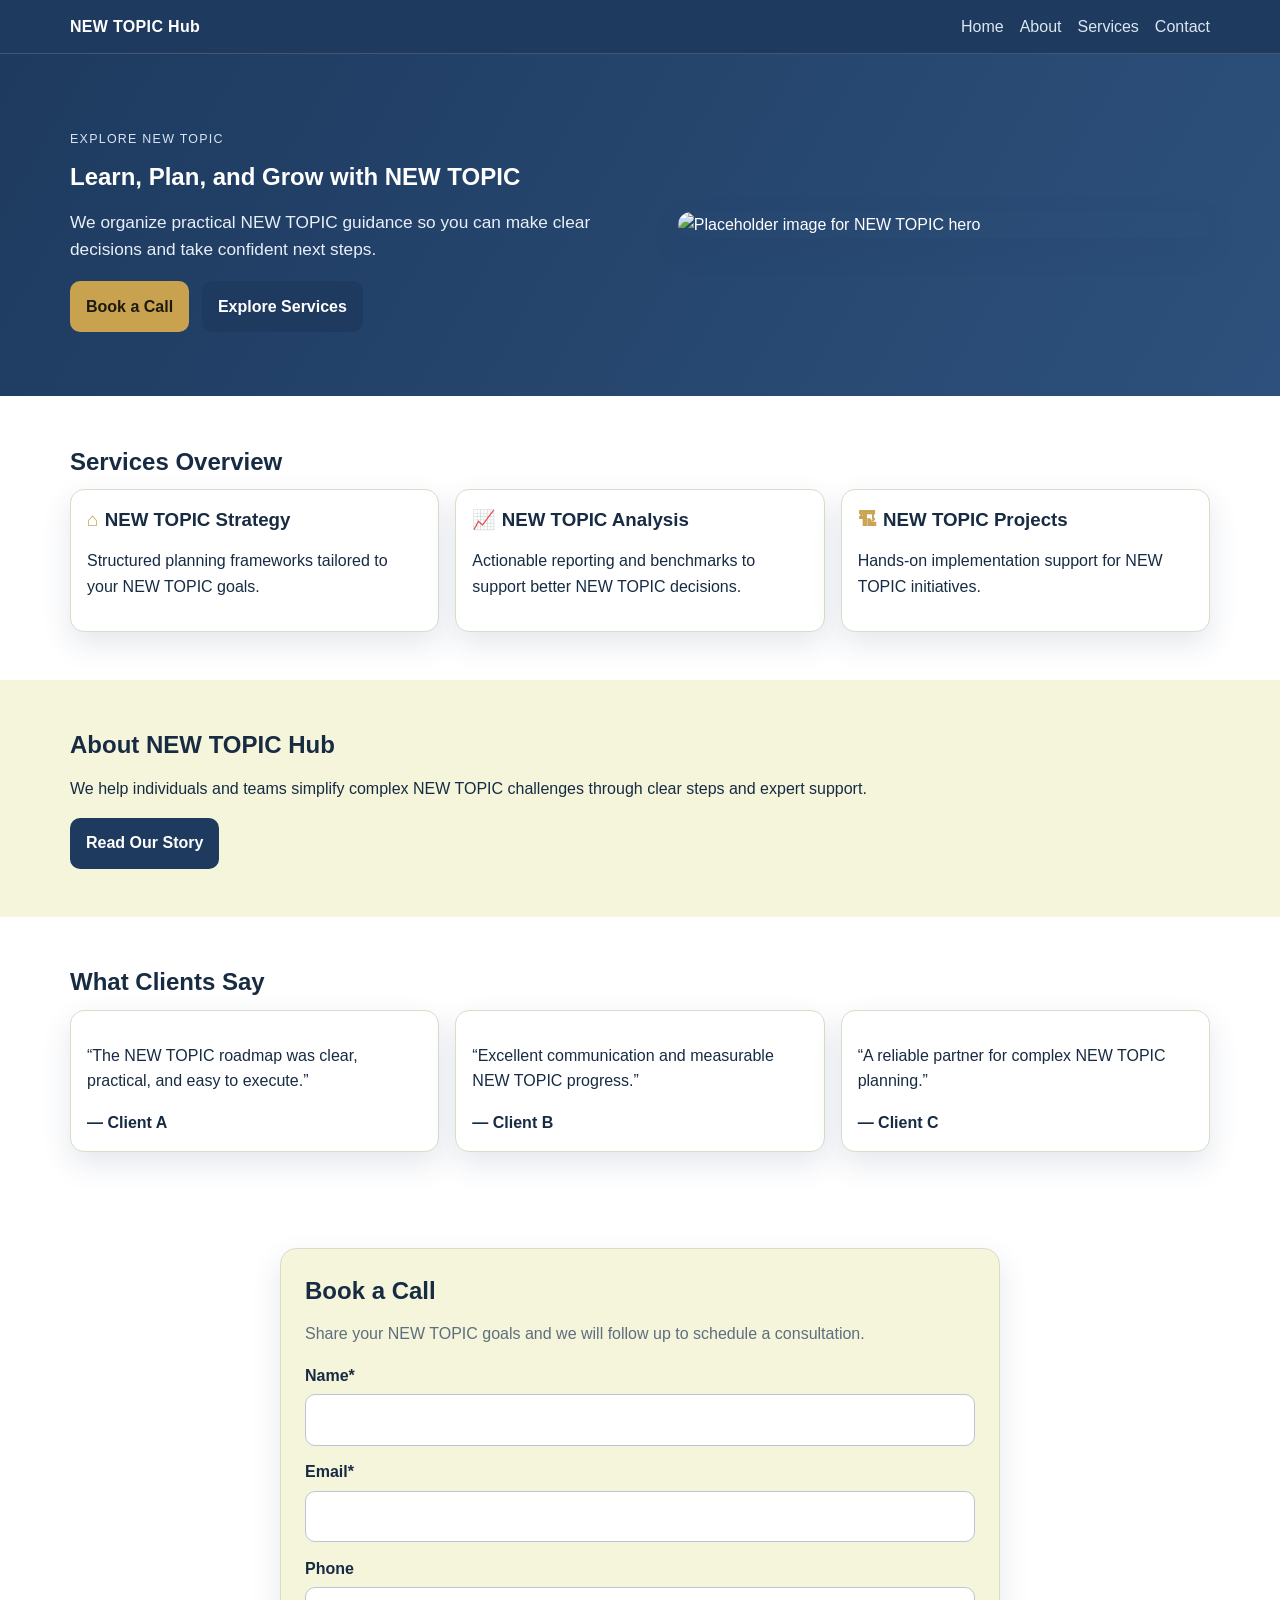
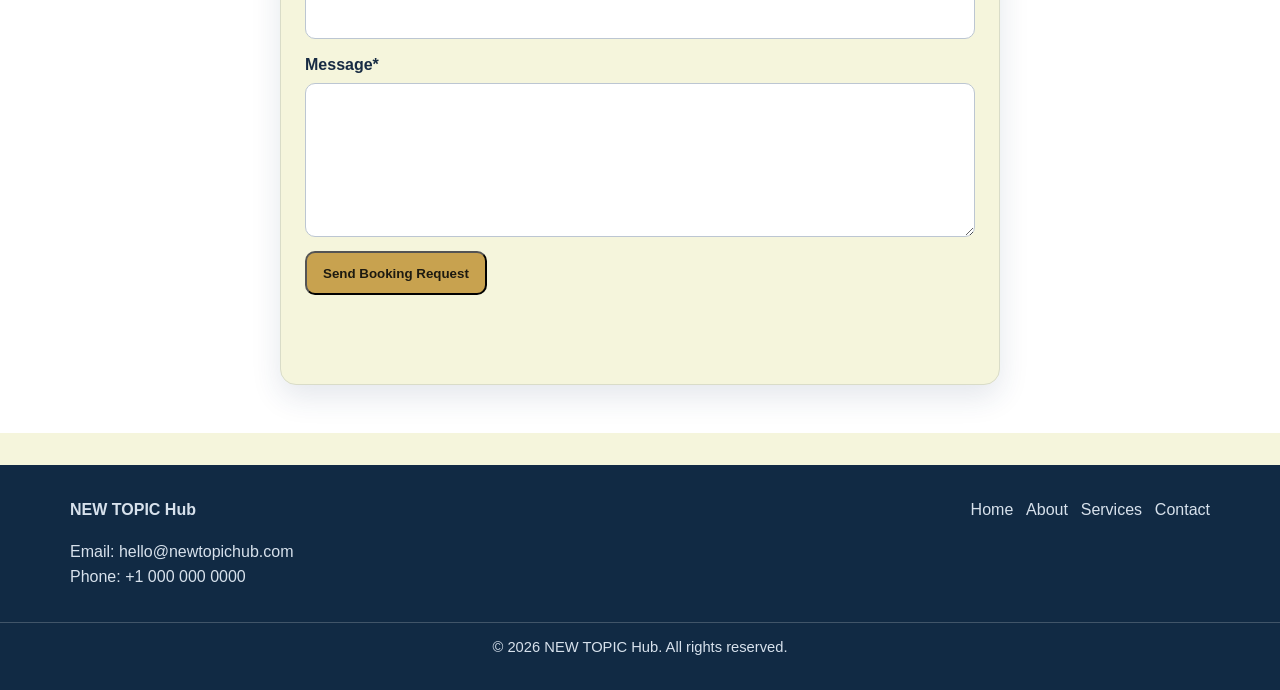
==== commit 3de1baaa: "Restore property-style contact page and add Formspree integration" ====
--- a/index.html
+++ b/index.html
@@ -1,401 +1,45 @@
 <!DOCTYPE html>
 <html lang="en">
 <head>
-    <meta charset="UTF-8">
-    <meta name="viewport" content="width=device-width, initial-scale=1.0">
-    <title>Professional Portfolio</title>
-    <style>
-        * {
-            margin: 0;
-            padding: 0;
-            box-sizing: border-box;
-        }
-
-        body {
-            font-family: 'Segoe UI', Tahoma, Geneva, Verdana, sans-serif;
-            line-height: 1.6;
-            color: #333;
-        }
-
-        /* Header & Navigation */
-        header {
-            background: linear-gradient(135deg, #667eea 0%, #764ba2 100%);
-            color: white;
-            padding: 1rem 0;
-            position: sticky;
-            top: 0;
-            box-shadow: 0 2px 5px rgba(0,0,0,0.1);
-            z-index: 1000;
-        }
-
-        nav {
-            display: flex;
-            justify-content: space-between;
-            align-items: center;
-            max-width: 1200px;
-            margin: 0 auto;
-            padding: 0 2rem;
-        }
-
-        .logo {
-            font-size: 1.5rem;
-            font-weight: bold;
-        }
-
-        nav ul {
-            display: flex;
-            list-style: none;
-            gap: 2rem;
-        }
-
-        nav a {
-            color: white;
-            text-decoration: none;
-            transition: opacity 0.3s;
-        }
-
-        nav a:hover {
-            opacity: 0.8;
-        }
-
-        /* Hero Section */
-        .hero {
-            background: linear-gradient(135deg, #667eea 0%, #764ba2 100%);
-            color: white;
-            padding: 6rem 2rem;
-            text-align: center;
-            min-height: 500px;
-            display: flex;
-            align-items: center;
-            justify-content: center;
-        }
-
-        .hero-content {
-            max-width: 800px;
-        }
-
-        .hero h1 {
-            font-size: 3.5rem;
-            margin-bottom: 1rem;
-            animation: fadeInDown 0.8s ease;
-        }
-
-        .hero p {
-            font-size: 1.3rem;
-            margin-bottom: 2rem;
-            animation: fadeInUp 0.8s ease;
-        }
-
-        .cta-button {
-            display: inline-block;
-            background: #ff6b6b;
-            color: white;
-            padding: 1rem 2.5rem;
-            border-radius: 50px;
-            text-decoration: none;
-            font-weight: bold;
-            transition: background 0.3s, transform 0.3s;
-            cursor: pointer;
-            border: none;
-            font-size: 1rem;
-        }
-
-        .cta-button:hover {
-            background: #ff5252;
-            transform: translateY(-2px);
-            box-shadow: 0 10px 20px rgba(0,0,0,0.2);
-        }
-
-        @keyframes fadeInDown {
-            from {
-                opacity: 0;
-                transform: translateY(-30px);
-            }
-            to {
-                opacity: 1;
-                transform: translateY(0);
-            }
-        }
-
-        @keyframes fadeInUp {
-            from {
-                opacity: 0;
-                transform: translateY(30px);
-            }
-            to {
-                opacity: 1;
-                transform: translateY(0);
-            }
-        }
-
-        /* Sections */
-        section {
-            padding: 4rem 2rem;
-            max-width: 1200px;
-            margin: 0 auto;
-        }
-
-        section h2 {
-            font-size: 2.5rem;
-            text-align: center;
-            margin-bottom: 3rem;
-            color: #667eea;
-        }
-
-        /* Features/Services Grid */
-        .features {
-            display: grid;
-            grid-template-columns: repeat(auto-fit, minmax(300px, 1fr));
-            gap: 2rem;
-        }
-
-        .feature-card {
-            background: #f8f9fa;
-            padding: 2rem;
-            border-radius: 10px;
-            text-align: center;
-            transition: transform 0.3s, box-shadow 0.3s;
-            box-shadow: 0 2px 10px rgba(0,0,0,0.1);
-        }
-
-        .feature-card:hover {
-            transform: translateY(-10px);
-            box-shadow: 0 10px 25px rgba(0,0,0,0.15);
-        }
-
-        .feature-icon {
-            width: 60px;
-            height: 60px;
-            background: linear-gradient(135deg, #667eea 0%, #764ba2 100%);
-            border-radius: 50%;
-            display: flex;
-            align-items: center;
-            justify-content: center;
-            margin: 0 auto 1.5rem;
-            font-size: 1.8rem;
-        }
-
-        .feature-card h3 {
-            color: #667eea;
-            margin-bottom: 1rem;
-        }
-
-        /* About Section */
-        #about {
-            background: #f8f9fa;
-        }
-
-        .about-content {
-            display: grid;
-            grid-template-columns: 1fr 1fr;
-            gap: 3rem;
-            align-items: center;
-        }
-
-        .about-text h3 {
-            color: #667eea;
-            font-size: 1.8rem;
-            margin-bottom: 1rem;
-        }
-
-        .placeholder-image {
-            width: 100%;
-            height: 400px;
-            background: linear-gradient(135deg, #667eea 0%, #764ba2 100%);
-            border-radius: 10px;
-            display: flex;
-            align-items: center;
-            justify-content: center;
-            color: white;
-            font-size: 1.2rem;
-        }
-
-        /* Contact Section */
-        #contact {
-            background: white;
-            text-align: center;
-        }
-
-        .contact-form {
-            max-width: 600px;
-            margin: 0 auto;
-        }
-
-        .form-group {
-            margin-bottom: 1.5rem;
-            text-align: left;
-        }
-
-        .form-group label {
-            display: block;
-            margin-bottom: 0.5rem;
-            color: #667eea;
-            font-weight: bold;
-        }
-
-        .form-group input,
-        .form-group textarea {
-            width: 100%;
-            padding: 0.75rem;
-            border: 2px solid #e0e0e0;
-            border-radius: 5px;
-            font-family: inherit;
-            transition: border-color 0.3s;
-        }
-
-        .form-group input:focus,
-        .form-group textarea:focus {
-            outline: none;
-            border-color: #667eea;
-        }
-
-        .form-group textarea {
-            resize: vertical;
-            min-height: 120px;
-        }
-
-        /* Footer */
-        footer {
-            background: #333;
-            color: white;
-            text-align: center;
-            padding: 2rem;
-        }
-
-        footer p {
-            margin-bottom: 0.5rem;
-        }
-
-        .social-links {
-            margin-top: 1rem;
-        }
-
-        .social-links a {
-            color: #667eea;
-            margin: 0 0.5rem;
-            text-decoration: none;
-            font-weight: bold;
-        }
-
-        .social-links a:hover {
-            text-decoration: underline;
-        }
-
-        /* Responsive Design */
-        @media (max-width: 768px) {
-            nav ul {
-                flex-direction: column;
-                gap: 1rem;
-                text-align: center;
-            }
-
-            .hero h1 {
-                font-size: 2rem;
-            }
-
-            .hero p {
-                font-size: 1rem;
-            }
-
-            .about-content {
-                grid-template-columns: 1fr;
-            }
-
-            section h2 {
-                font-size: 2rem;
-            }
-        }
-    </style>
+  <meta charset="UTF-8" />
+  <meta name="viewport" content="width=device-width, initial-scale=1.0" />
+  <title>NEW TOPIC Hub | Premium NEW TOPIC Solutions</title>
+  <meta name="description" content="Discover NEW TOPIC resources, services, and insights with a simple, guided experience." />
+  <link rel="stylesheet" href="styles.css" />
+  <script defer src="script.js"></script>
 </head>
 <body>
-    <!-- Header & Navigation -->
-    <header>
-        <nav>
-            <div class="logo">YourBrand</div>
-            <ul>
-                <li><a href="#home">Home</a></li>
-                <li><a href="#about">About</a></li>
-                <li><a href="#services">Services</a></li>
-                <li><a href="#contact">Contact</a></li>
-            </ul>
-        </nav>
-    </header>
+  <header class="site-header"><div class="container nav-row"><a class="logo" href="index.html">NEW TOPIC Hub</a><button class="menu-btn" aria-label="Menu">☰</button><nav class="main-nav"><a href="index.html">Home</a><a href="about.html">About</a><a href="offers.html">Services</a><a href="contact.html">Contact</a></nav></div></header>
+  <main>
+    <section class="hero"><div class="container hero-grid"><div><p class="eyebrow">Explore NEW TOPIC</p><h1>Learn, Plan, and Grow with NEW TOPIC</h1><p class="lead">We organize practical NEW TOPIC guidance so you can make clear decisions and take confident next steps.</p><div class="cta-row"><a class="btn btn-primary" href="#book-call">Book a Call</a><a class="btn btn-secondary" href="offers.html">Explore Services</a></div></div><img class="banner" src="https://via.placeholder.com/1400x800?text=NEW+TOPIC+Hero+Image" alt="Placeholder image for NEW TOPIC hero" loading="eager"></div></section>
+    <section class="section section-white"><div class="container"><h2>Services Overview</h2><div class="grid-3"><article class="card"><h3><span class="inline-icon">⌂</span>NEW TOPIC Strategy</h3><p>Structured planning frameworks tailored to your NEW TOPIC goals.</p></article><article class="card"><h3><span class="inline-icon">📈</span>NEW TOPIC Analysis</h3><p>Actionable reporting and benchmarks to support better NEW TOPIC decisions.</p></article><article class="card"><h3><span class="inline-icon">🏗</span>NEW TOPIC Projects</h3><p>Hands-on implementation support for NEW TOPIC initiatives.</p></article></div></div></section>
+    <section class="section"><div class="container"><h2>About NEW TOPIC Hub</h2><p>We help individuals and teams simplify complex NEW TOPIC challenges through clear steps and expert support.</p><a class="btn btn-secondary" href="about.html">Read Our Story</a></div></section>
+    <section class="section section-white"><div class="container"><h2>What Clients Say</h2><div class="grid-3"><article class="card"><p>“The NEW TOPIC roadmap was clear, practical, and easy to execute.”</p><strong>— Client A</strong></article><article class="card"><p>“Excellent communication and measurable NEW TOPIC progress.”</p><strong>— Client B</strong></article><article class="card"><p>“A reliable partner for complex NEW TOPIC planning.”</p><strong>— Client C</strong></article></div></div></section>
 
-    <!-- Hero Section -->
-    <section class="hero" id="home">
-        <div class="hero-content">
-            <h1>Welcome to Your Professional Platform</h1>
-            <p>Discover innovative solutions and exceptional services tailored for your success</p>
-            <a href="#contact" class="cta-button">Get Started</a>
-        </div>
+    <section class="section section-white" id="book-call">
+      <div class="container booking-wrap">
+        <h2>Book a Call</h2>
+        <p class="booking-lead">Share your NEW TOPIC goals and we will follow up to schedule a consultation.</p>
+        <form class="booking-form formspree-form" action="https://formspree.io/f/mqenanop" method="POST" id="bookingForm">
+          <input type="hidden" name="_subject" value="New Booking Request from Website" />
+          <label>Name*
+            <input type="text" name="name" required />
+          </label>
+          <label>Email*
+            <input type="email" name="email" required />
+          </label>
+          <label>Phone
+            <input type="tel" name="phone" />
+          </label>
+          <label>Message*
+            <textarea name="message" rows="5" required></textarea>
+          </label>
+          <button class="btn btn-primary" type="submit">Send Booking Request</button>
+          <p id="bookingStatus" class="booking-status" aria-live="polite"></p>
+        </form>
+      </div>
     </section>
-
-    <!-- Services Section -->
-    <section id="services">
-        <h2>Our Services</h2>
-        <div class="features">
-            <div class="feature-card">
-                <div class="feature-icon">🚀</div>
-                <h3>Fast & Reliable</h3>
-                <p>Experience lightning-fast performance and 99.9% uptime reliability for your business needs.</p>
-            </div>
-            <div class="feature-card">
-                <div class="feature-icon">🔒</div>
-                <h3>Secure & Protected</h3>
-                <p>Enterprise-grade security measures to keep your data safe and protected at all times.</p>
-            </div>
-            <div class="feature-card">
-                <div class="feature-icon">💡</div>
-                <h3>Innovative Solutions</h3>
-                <p>Cutting-edge technology and creative strategies to help your business grow and succeed.</p>
-            </div>
-        </div>
-    </section>
-
-    <!-- About Section -->
-    <section id="about">
-        <h2>About Us</h2>
-        <div class="about-content">
-            <div class="about-text">
-                <h3>Who We Are</h3>
-                <p>We are a team of passionate professionals dedicated to delivering exceptional results. With years of experience and a commitment to excellence, we help businesses achieve their goals.</p>
-                <p style="margin-top: 1rem;">Our mission is to provide innovative solutions that empower organizations to thrive in a digital world.</p>
-            </div>
-            <div class="placeholder-image">
-                📊 [Image Placeholder]
-            </div>
-        </div>
-    </section>
-
-    <!-- Contact Section -->
-    <section id="contact">
-        <h2>Get In Touch</h2>
-        <form class="contact-form">
-            <div class="form-group">
-                <label for="name">Full Name</label>
-                <input type="text" id="name" name="name" required>
-            </div>
-            <div class="form-group">
-                <label for="email">Email Address</label>
-                <input type="email" id="email" name="email" required>
-            </div>
-            <div class="form-group">
-                <label for="message">Message</label>
-                <textarea id="message" name="message" required></textarea>
-            </div>
-            <button type="submit" class="cta-button">Send Message</button>
-        </form>
-    </section>
-
-    <!-- Footer -->
-    <footer>
-        <p>&copy; 2026 Your Brand. All rights reserved.</p>
-        <p>Professional Portfolio & Services</p>
-        <div class="social-links">
-            <a href="#">Twitter</a>
-            <a href="#">LinkedIn</a>
-            <a href="#">GitHub</a>
-        </div>
-    </footer>
+  </main>
+  <footer class="site-footer"><div class="container footer-grid"><div><strong>NEW TOPIC Hub</strong><p>Email: hello@newtopichub.com<br/>Phone: +1 000 000 0000</p></div><nav class="footer-links"><a href="index.html">Home</a><a href="about.html">About</a><a href="offers.html">Services</a><a href="contact.html">Contact</a></nav></div><p class="footer-note">© <span data-year></span> NEW TOPIC Hub. All rights reserved.</p></footer>
 </body>
-</html>+</html>
--- a/styles.css
+++ b/styles.css
@@ -0,0 +1,93 @@
+:root {
+  --navy: #1E3A5F;
+  --beige: #F5F5DC;
+  --white: #FFFFFF;
+  --gold: #C8A24F;
+  --text: #172B43;
+  --muted: #5F6E7E;
+  --border: #D9DCC8;
+  --shadow: 0 12px 30px rgba(30, 58, 95, 0.12);
+}
+* { box-sizing: border-box; }
+html, body { margin: 0; padding: 0; }
+body {
+  font-family: Inter, "Segoe UI", Arial, sans-serif;
+  color: var(--text);
+  background: var(--beige);
+  line-height: 1.6;
+}
+img { max-width: 100%; display: block; }
+.container { width: min(1140px, 92%); margin: 0 auto; }
+
+.site-header {
+  position: sticky; top: 0; z-index: 50;
+  background: var(--navy); border-bottom: 1px solid rgba(255,255,255,.15);
+}
+.nav-row { display: flex; align-items: center; justify-content: space-between; padding: .85rem 0; gap: 1rem; }
+.logo { color: var(--white); text-decoration: none; font-weight: 700; letter-spacing: .02em; }
+.menu-btn { display: none; background: transparent; border: 1px solid #A6B6C8; color: white; border-radius: 10px; padding: .4rem .55rem; }
+.main-nav { display: flex; gap: 1rem; }
+.main-nav a { color: #DCE7F2; text-decoration: none; font-weight: 500; }
+.main-nav a:hover { color: var(--white); }
+
+.hero { background: linear-gradient(120deg, var(--navy), #2D517C); color: white; padding: 4rem 0; }
+.hero-grid { display: grid; grid-template-columns: 1.1fr 1fr; gap: 1.4rem; align-items: center; }
+.eyebrow { text-transform: uppercase; letter-spacing: .1em; font-size: .78rem; color: #D6E4F5; }
+h1, h2, h3 { line-height: 1.2; margin: .2rem 0 .8rem; }
+.lead { font-size: 1.08rem; color: #E7EFF8; }
+
+.banner { border-radius: 16px; max-height: 360px; width: 100%; object-fit: cover; box-shadow: var(--shadow); }
+.section { padding: 3rem 0; }
+.section-white { background: var(--white); }
+.grid-3 { display: grid; grid-template-columns: repeat(3,1fr); gap: 1rem; }
+.card { background: white; border: 1px solid var(--border); border-radius: 14px; padding: 1rem; box-shadow: var(--shadow); }
+.inline-icon { color: var(--gold); margin-right: .4rem; }
+
+.btn { display: inline-block; text-decoration: none; border-radius: 10px; padding: .8rem 1rem; font-weight: 700; transition: .2s ease; }
+.btn-primary { background: var(--gold); color: #1D1A10; }
+.btn-primary:hover { transform: translateY(-2px); filter: brightness(1.02); }
+.btn-secondary { background: var(--navy); color: white; }
+.btn-secondary:hover { transform: translateY(-2px); background: #17314f; }
+.cta-row { display: flex; gap: .8rem; flex-wrap: wrap; }
+
+.page-hero { padding: 2rem 0 1rem; }
+.back-home { color: var(--navy); text-decoration: none; font-weight: 600; }
+
+.site-footer { background: #112A44; color: #D7E1EC; padding: 2rem 0 1rem; margin-top: 2rem; }
+.footer-grid { display: flex; justify-content: space-between; gap: 1rem; flex-wrap: wrap; }
+.footer-links { display: flex; gap: .8rem; flex-wrap: wrap; }
+.footer-links a { color: #D7E1EC; text-decoration: none; }
+.footer-note { border-top: 1px solid rgba(255,255,255,.2); margin-top: 1rem; padding-top: .8rem; text-align: center; font-size: .92rem; }
+
+.form-grid { display: grid; gap: .8rem; max-width: 580px; }
+input, textarea, select { width: 100%; padding: .7rem; border: 1px solid #C5CCD3; border-radius: 9px; }
+
+@media (max-width: 900px) {
+  .hero-grid, .grid-3 { grid-template-columns: 1fr; }
+  .menu-btn { display: inline-block; }
+  .main-nav { display: none; position: absolute; top: 58px; right: 4%; background: var(--navy); border: 1px solid rgba(255,255,255,.2); border-radius: 12px; padding: .8rem; flex-direction: column; }
+  .main-nav.open { display: flex; }
+}
+
+.booking-wrap {
+  max-width: 720px;
+  margin: 0 auto;
+  background: var(--beige);
+  border: 1px solid var(--border);
+  border-radius: 16px;
+  padding: 1.5rem;
+  box-shadow: var(--shadow);
+}
+.booking-lead { color: var(--muted); margin-bottom: 1rem; }
+.booking-form { display: grid; gap: .85rem; }
+.booking-form label { font-weight: 600; display: grid; gap: .35rem; }
+.booking-form input,
+.booking-form textarea {
+  border: 1px solid #bcc6d2;
+  border-radius: 10px;
+  padding: .75rem;
+  font: inherit;
+  background: #fff;
+}
+.booking-form button { justify-self: start; }
+.booking-status { min-height: 1.2rem; color: #1f5130; font-weight: 600; }
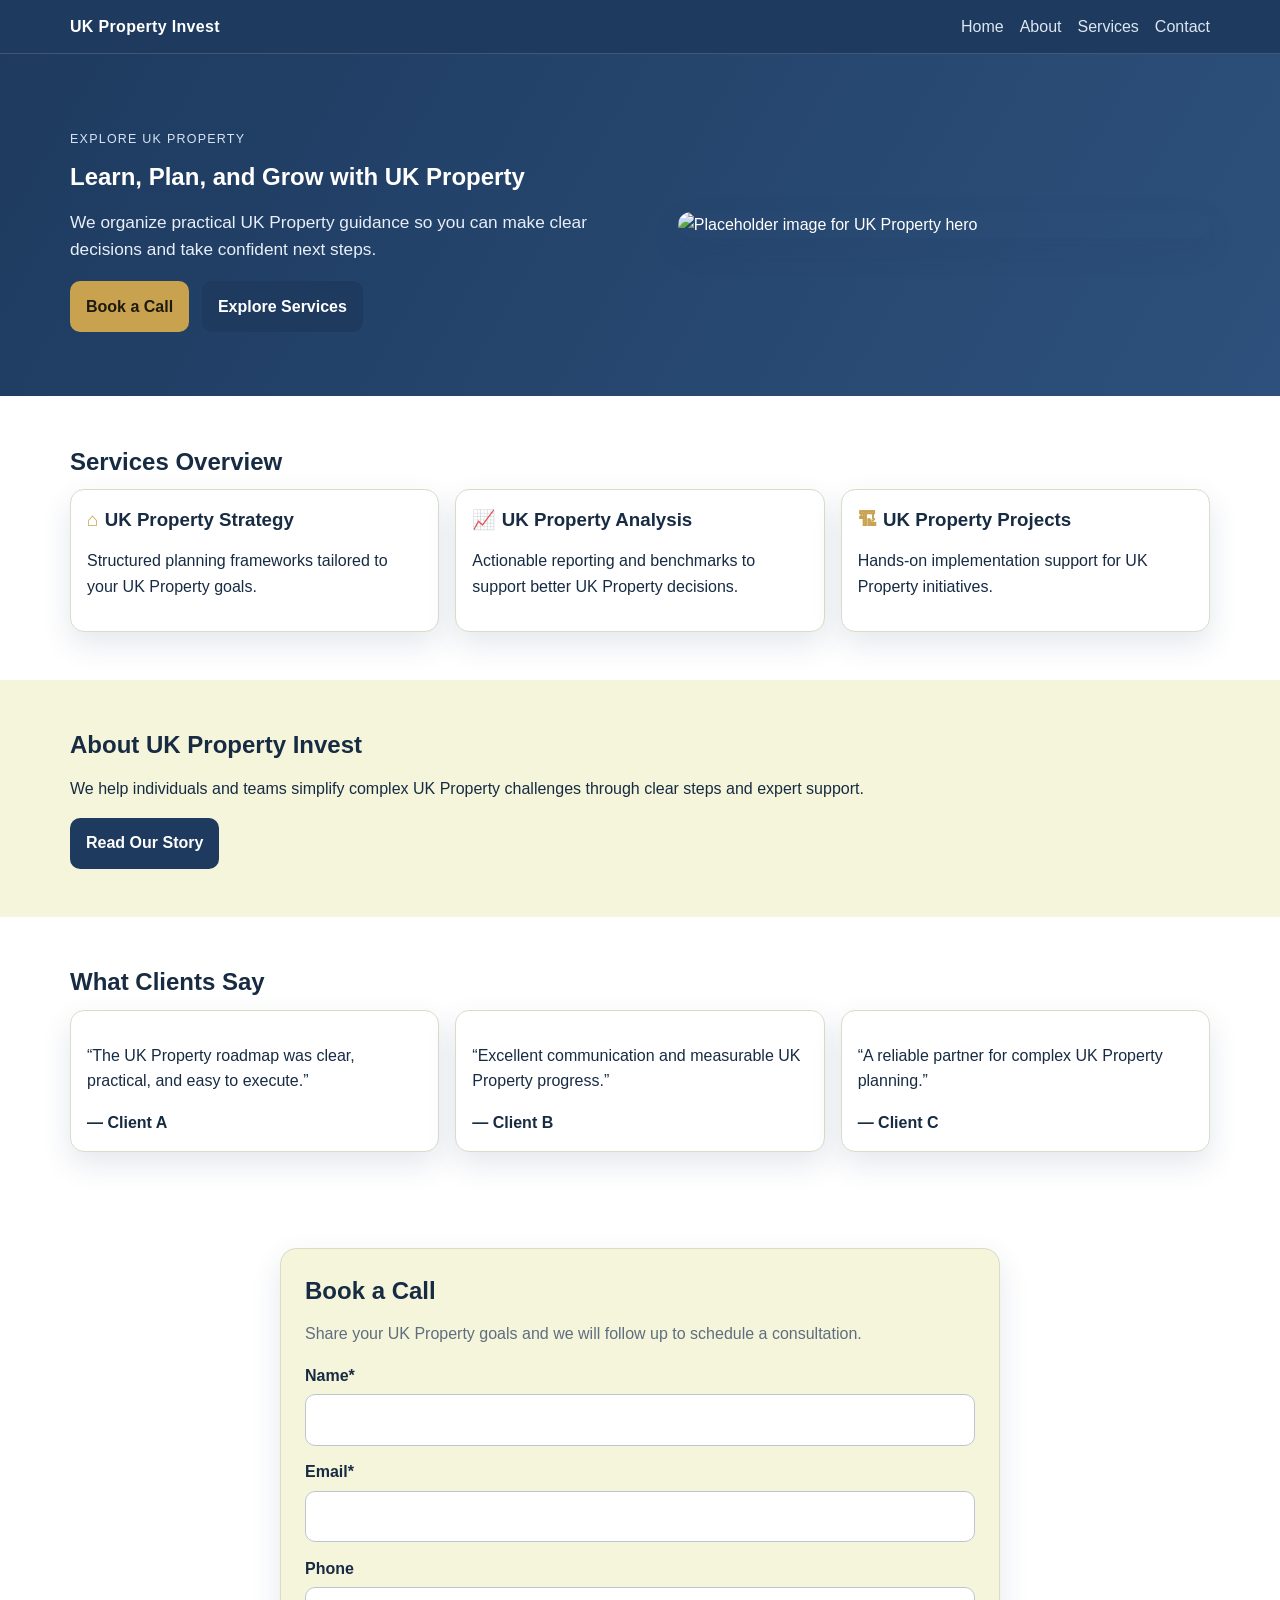
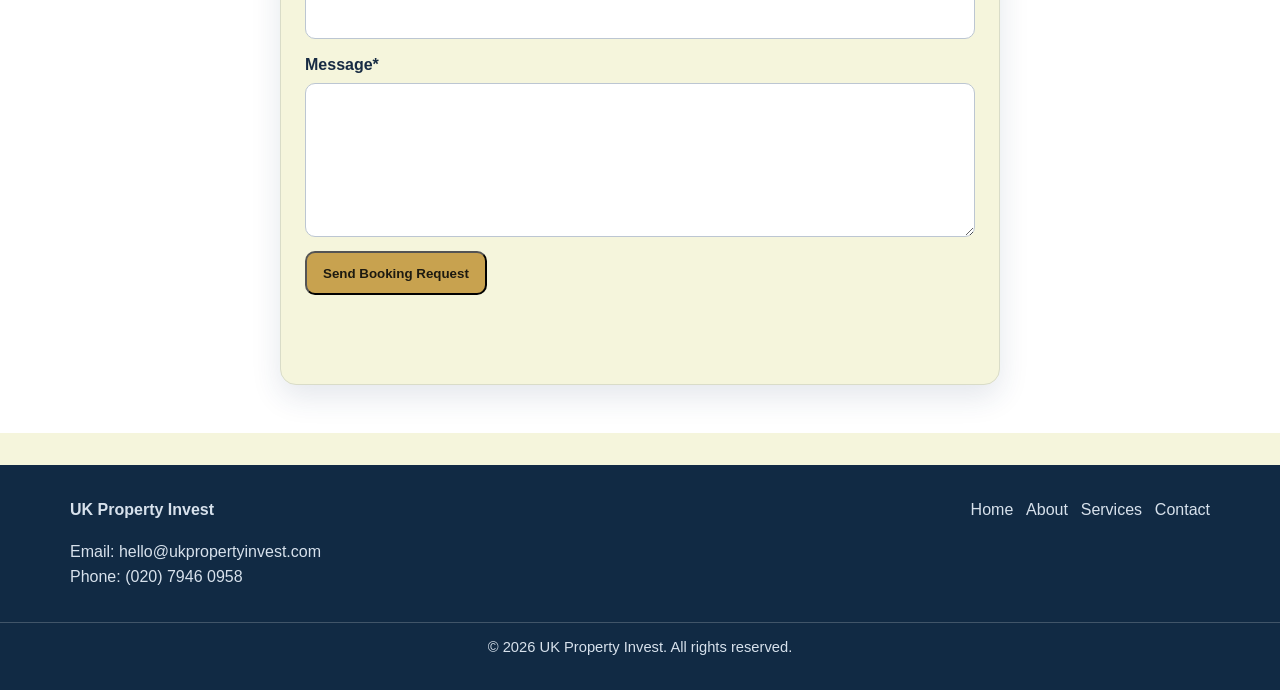
==== commit ae711062: "Restore property branding and replace placeholder imagery" ====
--- a/index.html
+++ b/index.html
@@ -3,23 +3,23 @@
 <head>
   <meta charset="UTF-8" />
   <meta name="viewport" content="width=device-width, initial-scale=1.0" />
-  <title>NEW TOPIC Hub | Premium NEW TOPIC Solutions</title>
-  <meta name="description" content="Discover NEW TOPIC resources, services, and insights with a simple, guided experience." />
+  <title>UK Property Invest | Premium UK Property Solutions</title>
+  <meta name="description" content="Discover UK Property resources, services, and insights with a simple, guided experience." />
   <link rel="stylesheet" href="styles.css" />
   <script defer src="script.js"></script>
 </head>
 <body>
-  <header class="site-header"><div class="container nav-row"><a class="logo" href="index.html">NEW TOPIC Hub</a><button class="menu-btn" aria-label="Menu">☰</button><nav class="main-nav"><a href="index.html">Home</a><a href="about.html">About</a><a href="offers.html">Services</a><a href="contact.html">Contact</a></nav></div></header>
+  <header class="site-header"><div class="container nav-row"><a class="logo" href="index.html">UK Property Invest</a><button class="menu-btn" aria-label="Menu">☰</button><nav class="main-nav"><a href="index.html">Home</a><a href="about.html">About</a><a href="offers.html">Services</a><a href="contact.html">Contact</a></nav></div></header>
   <main>
-    <section class="hero"><div class="container hero-grid"><div><p class="eyebrow">Explore NEW TOPIC</p><h1>Learn, Plan, and Grow with NEW TOPIC</h1><p class="lead">We organize practical NEW TOPIC guidance so you can make clear decisions and take confident next steps.</p><div class="cta-row"><a class="btn btn-primary" href="#book-call">Book a Call</a><a class="btn btn-secondary" href="offers.html">Explore Services</a></div></div><img class="banner" src="https://via.placeholder.com/1400x800?text=NEW+TOPIC+Hero+Image" alt="Placeholder image for NEW TOPIC hero" loading="eager"></div></section>
-    <section class="section section-white"><div class="container"><h2>Services Overview</h2><div class="grid-3"><article class="card"><h3><span class="inline-icon">⌂</span>NEW TOPIC Strategy</h3><p>Structured planning frameworks tailored to your NEW TOPIC goals.</p></article><article class="card"><h3><span class="inline-icon">📈</span>NEW TOPIC Analysis</h3><p>Actionable reporting and benchmarks to support better NEW TOPIC decisions.</p></article><article class="card"><h3><span class="inline-icon">🏗</span>NEW TOPIC Projects</h3><p>Hands-on implementation support for NEW TOPIC initiatives.</p></article></div></div></section>
-    <section class="section"><div class="container"><h2>About NEW TOPIC Hub</h2><p>We help individuals and teams simplify complex NEW TOPIC challenges through clear steps and expert support.</p><a class="btn btn-secondary" href="about.html">Read Our Story</a></div></section>
-    <section class="section section-white"><div class="container"><h2>What Clients Say</h2><div class="grid-3"><article class="card"><p>“The NEW TOPIC roadmap was clear, practical, and easy to execute.”</p><strong>— Client A</strong></article><article class="card"><p>“Excellent communication and measurable NEW TOPIC progress.”</p><strong>— Client B</strong></article><article class="card"><p>“A reliable partner for complex NEW TOPIC planning.”</p><strong>— Client C</strong></article></div></div></section>
+    <section class="hero"><div class="container hero-grid"><div><p class="eyebrow">Explore UK Property</p><h1>Learn, Plan, and Grow with UK Property</h1><p class="lead">We organize practical UK Property guidance so you can make clear decisions and take confident next steps.</p><div class="cta-row"><a class="btn btn-primary" href="#book-call">Book a Call</a><a class="btn btn-secondary" href="offers.html">Explore Services</a></div></div><img class="banner" src="https://via.placeholder.com/1400x800?text=NEW+TOPIC+Hero+Image" alt="Placeholder image for UK Property hero" loading="eager"></div></section>
+    <section class="section section-white"><div class="container"><h2>Services Overview</h2><div class="grid-3"><article class="card"><h3><span class="inline-icon">⌂</span>UK Property Strategy</h3><p>Structured planning frameworks tailored to your UK Property goals.</p></article><article class="card"><h3><span class="inline-icon">📈</span>UK Property Analysis</h3><p>Actionable reporting and benchmarks to support better UK Property decisions.</p></article><article class="card"><h3><span class="inline-icon">🏗</span>UK Property Projects</h3><p>Hands-on implementation support for UK Property initiatives.</p></article></div></div></section>
+    <section class="section"><div class="container"><h2>About UK Property Invest</h2><p>We help individuals and teams simplify complex UK Property challenges through clear steps and expert support.</p><a class="btn btn-secondary" href="about.html">Read Our Story</a></div></section>
+    <section class="section section-white"><div class="container"><h2>What Clients Say</h2><div class="grid-3"><article class="card"><p>“The UK Property roadmap was clear, practical, and easy to execute.”</p><strong>— Client A</strong></article><article class="card"><p>“Excellent communication and measurable UK Property progress.”</p><strong>— Client B</strong></article><article class="card"><p>“A reliable partner for complex UK Property planning.”</p><strong>— Client C</strong></article></div></div></section>
 
     <section class="section section-white" id="book-call">
       <div class="container booking-wrap">
         <h2>Book a Call</h2>
-        <p class="booking-lead">Share your NEW TOPIC goals and we will follow up to schedule a consultation.</p>
+        <p class="booking-lead">Share your UK Property goals and we will follow up to schedule a consultation.</p>
         <form class="booking-form formspree-form" action="https://formspree.io/f/mqenanop" method="POST" id="bookingForm">
           <input type="hidden" name="_subject" value="New Booking Request from Website" />
           <label>Name*
@@ -40,6 +40,6 @@
       </div>
     </section>
   </main>
-  <footer class="site-footer"><div class="container footer-grid"><div><strong>NEW TOPIC Hub</strong><p>Email: hello@newtopichub.com<br/>Phone: +1 000 000 0000</p></div><nav class="footer-links"><a href="index.html">Home</a><a href="about.html">About</a><a href="offers.html">Services</a><a href="contact.html">Contact</a></nav></div><p class="footer-note">© <span data-year></span> NEW TOPIC Hub. All rights reserved.</p></footer>
+  <footer class="site-footer"><div class="container footer-grid"><div><strong>UK Property Invest</strong><p>Email: hello@ukpropertyinvest.com<br/>Phone: (020) 7946 0958</p></div><nav class="footer-links"><a href="index.html">Home</a><a href="about.html">About</a><a href="offers.html">Services</a><a href="contact.html">Contact</a></nav></div><p class="footer-note">© <span data-year></span> UK Property Invest. All rights reserved.</p></footer>
 </body>
 </html>
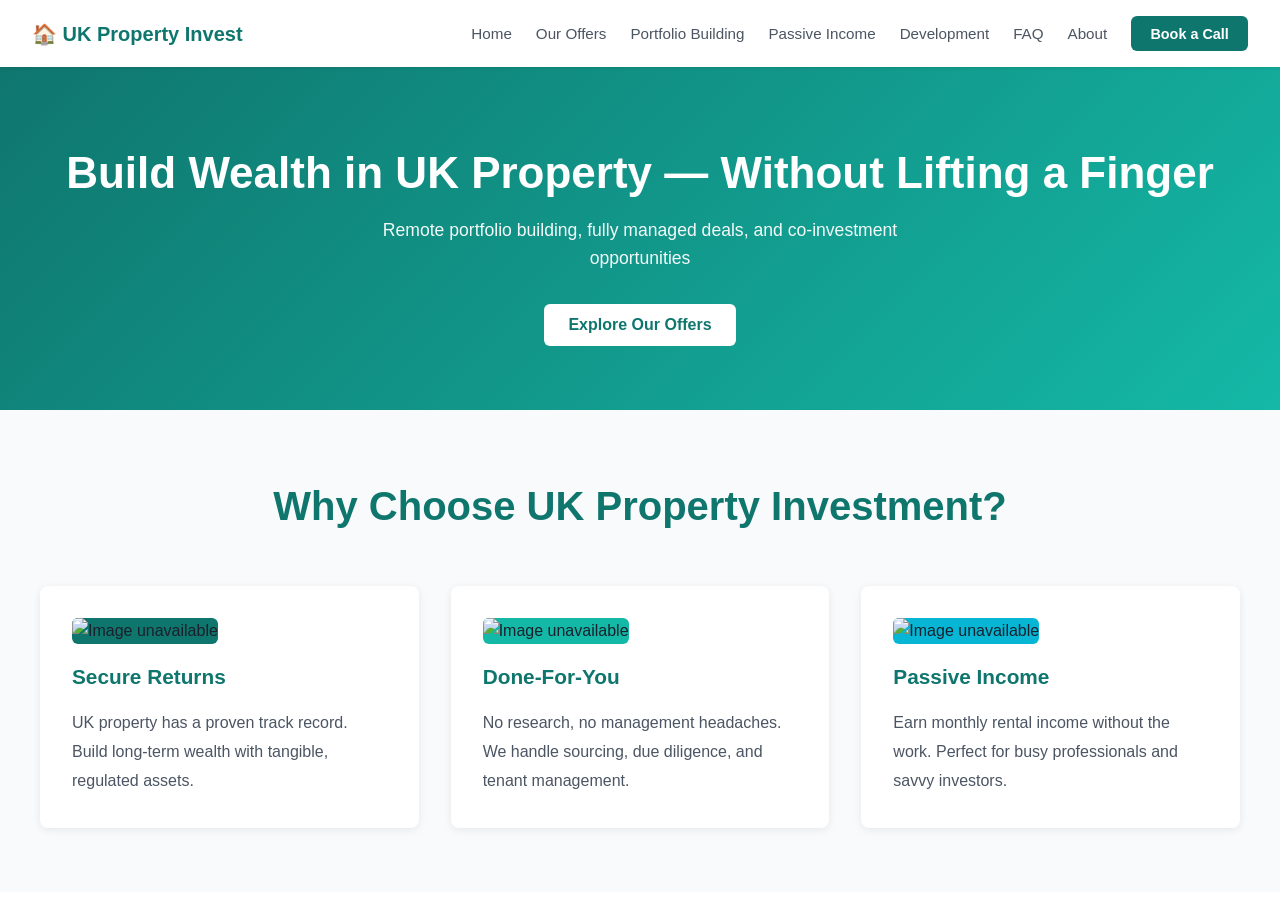
==== commit c2928c87: "Replace homepage with provided UK property code" ====
--- a/index.html
+++ b/index.html
@@ -1,45 +1,885 @@
-<!DOCTYPE html>
+<!doctype html>
 <html lang="en">
-<head>
-  <meta charset="UTF-8" />
-  <meta name="viewport" content="width=device-width, initial-scale=1.0" />
-  <title>UK Property Invest | Premium UK Property Solutions</title>
-  <meta name="description" content="Discover UK Property resources, services, and insights with a simple, guided experience." />
-  <link rel="stylesheet" href="styles.css" />
-  <script defer src="script.js"></script>
-</head>
-<body>
-  <header class="site-header"><div class="container nav-row"><a class="logo" href="index.html">UK Property Invest</a><button class="menu-btn" aria-label="Menu">☰</button><nav class="main-nav"><a href="index.html">Home</a><a href="about.html">About</a><a href="offers.html">Services</a><a href="contact.html">Contact</a></nav></div></header>
-  <main>
-    <section class="hero"><div class="container hero-grid"><div><p class="eyebrow">Explore UK Property</p><h1>Learn, Plan, and Grow with UK Property</h1><p class="lead">We organize practical UK Property guidance so you can make clear decisions and take confident next steps.</p><div class="cta-row"><a class="btn btn-primary" href="#book-call">Book a Call</a><a class="btn btn-secondary" href="offers.html">Explore Services</a></div></div><img class="banner" src="https://via.placeholder.com/1400x800?text=NEW+TOPIC+Hero+Image" alt="Placeholder image for UK Property hero" loading="eager"></div></section>
-    <section class="section section-white"><div class="container"><h2>Services Overview</h2><div class="grid-3"><article class="card"><h3><span class="inline-icon">⌂</span>UK Property Strategy</h3><p>Structured planning frameworks tailored to your UK Property goals.</p></article><article class="card"><h3><span class="inline-icon">📈</span>UK Property Analysis</h3><p>Actionable reporting and benchmarks to support better UK Property decisions.</p></article><article class="card"><h3><span class="inline-icon">🏗</span>UK Property Projects</h3><p>Hands-on implementation support for UK Property initiatives.</p></article></div></div></section>
-    <section class="section"><div class="container"><h2>About UK Property Invest</h2><p>We help individuals and teams simplify complex UK Property challenges through clear steps and expert support.</p><a class="btn btn-secondary" href="about.html">Read Our Story</a></div></section>
-    <section class="section section-white"><div class="container"><h2>What Clients Say</h2><div class="grid-3"><article class="card"><p>“The UK Property roadmap was clear, practical, and easy to execute.”</p><strong>— Client A</strong></article><article class="card"><p>“Excellent communication and measurable UK Property progress.”</p><strong>— Client B</strong></article><article class="card"><p>“A reliable partner for complex UK Property planning.”</p><strong>— Client C</strong></article></div></div></section>
-
-    <section class="section section-white" id="book-call">
-      <div class="container booking-wrap">
-        <h2>Book a Call</h2>
-        <p class="booking-lead">Share your UK Property goals and we will follow up to schedule a consultation.</p>
-        <form class="booking-form formspree-form" action="https://formspree.io/f/mqenanop" method="POST" id="bookingForm">
-          <input type="hidden" name="_subject" value="New Booking Request from Website" />
-          <label>Name*
-            <input type="text" name="name" required />
-          </label>
-          <label>Email*
-            <input type="email" name="email" required />
-          </label>
-          <label>Phone
-            <input type="tel" name="phone" />
-          </label>
-          <label>Message*
-            <textarea name="message" rows="5" required></textarea>
-          </label>
-          <button class="btn btn-primary" type="submit">Send Booking Request</button>
-          <p id="bookingStatus" class="booking-status" aria-live="polite"></p>
-        </form>
+ <head>
+  <meta charset="UTF-8">
+  <meta name="viewport" content="width=device-width, initial-scale=1.0">
+  <title>UK Property Investment - Build Wealth in Property</title>
+  <script src="/_sdk/element_sdk.js"></script>
+  <script src="https://cdn.tailwindcss.com/3.4.17"></script>
+  <script src="https://cdn.jsdelivr.net/npm/lucide@0.263.0/dist/umd/lucide.min.js"></script>
+  <style>
+    * {
+      margin: 0;
+      padding: 0;
+      box-sizing: border-box;
+    }
+
+    html, body {
+      height: 100%;
+      width: 100%;
+    }
+
+    body {
+      font-family: -apple-system, BlinkMacSystemFont, 'Segoe UI', Roboto, 'Helvetica Neue', sans-serif;
+      line-height: 1.6;
+      color: #1a202c;
+      background: white;
+    }
+
+    .app-wrapper {
+      height: 100%;
+      width: 100%;
+      overflow-y: auto;
+      display: flex;
+      flex-direction: column;
+    }
+
+    .page {
+      display: none;
+    }
+
+    .page.active {
+      display: flex;
+      flex-direction: column;
+    }
+
+    /* Navigation */
+    header {
+      background: white;
+      box-shadow: 0 1px 3px rgba(0,0,0,0.1);
+      position: sticky;
+      top: 0;
+      z-index: 100;
+    }
+
+    nav {
+      display: flex;
+      justify-content: space-between;
+      align-items: center;
+      padding: 1rem 2rem;
+      max-width: 1400px;
+      margin: 0 auto;
+      width: 100%;
+    }
+
+    .logo {
+      font-size: 1.25rem;
+      font-weight: 700;
+      color: #0f766e;
+      cursor: pointer;
+      text-decoration: none;
+    }
+
+    nav ul {
+      display: flex;
+      list-style: none;
+      gap: 1.5rem;
+      align-items: center;
+    }
+
+    nav a {
+      text-decoration: none;
+      color: #4b5563;
+      font-weight: 500;
+      font-size: 0.95rem;
+      transition: color 0.3s;
+      cursor: pointer;
+    }
+
+    nav a:hover {
+      color: #0f766e;
+    }
+
+    .nav-btn {
+      background: #0f766e;
+      color: white;
+      padding: 0.6rem 1.2rem;
+      border-radius: 6px;
+      border: none;
+      cursor: pointer;
+      font-weight: 600;
+      transition: background 0.3s;
+      font-size: 0.9rem;
+    }
+
+    .nav-btn:hover {
+      background: #0d5f5a;
+    }
+
+    /* Hero Section */
+    .hero {
+      background: linear-gradient(135deg, #0f766e 0%, #14b8a6 100%);
+      color: white;
+      padding: 5rem 2rem 4rem;
+      text-align: center;
+    }
+
+    .hero h1 {
+      font-size: 2.75rem;
+      font-weight: 700;
+      margin-bottom: 1rem;
+      line-height: 1.2;
+    }
+
+    .hero p {
+      font-size: 1.1rem;
+      margin-bottom: 2rem;
+      max-width: 600px;
+      margin-left: auto;
+      margin-right: auto;
+      opacity: 0.95;
+    }
+
+    .hero-image {
+      width: 100%;
+      max-width: 600px;
+      height: 350px;
+      background: rgba(255,255,255,0.1);
+      border-radius: 12px;
+      margin: 2rem auto 0;
+      display: flex;
+      align-items: center;
+      justify-content: center;
+      border: 2px solid rgba(255,255,255,0.2);
+      font-size: 3rem;
+      object-fit: cover;
+    }
+
+    .image-placeholder {
+      width: 100%;
+      height: 100%;
+      background: #e5e7eb;
+      border-radius: 12px;
+      display: flex;
+      align-items: center;
+      justify-content: center;
+      color: #9ca3af;
+      font-size: 0.9rem;
+      font-weight: 500;
+      text-align: center;
+      padding: 1rem;
+      box-sizing: border-box;
+    }
+
+    img {
+      width: 100%;
+      height: 100%;
+      object-fit: cover;
+      border-radius: 12px;
+    }
+
+    /* Buttons */
+    .btn {
+      display: inline-block;
+      padding: 0.75rem 1.5rem;
+      border-radius: 6px;
+      text-decoration: none;
+      font-weight: 600;
+      border: none;
+      cursor: pointer;
+      transition: all 0.3s;
+      font-size: 1rem;
+    }
+
+    .btn-primary {
+      background: white;
+      color: #0f766e;
+    }
+
+    .btn-primary:hover {
+      background: #f0fdf4;
+    }
+
+    .btn-secondary {
+      background: #0f766e;
+      color: white;
+    }
+
+    .btn-secondary:hover {
+      background: #0d5f5a;
+    }
+
+    .btn-outline {
+      background: transparent;
+      color: white;
+      border: 2px solid white;
+    }
+
+    .btn-outline:hover {
+      background: rgba(255,255,255,0.1);
+    }
+
+    /* Sections */
+    section {
+      padding: 4rem 2rem;
+    }
+
+    .container {
+      max-width: 1200px;
+      margin: 0 auto;
+    }
+
+    .section-title {
+      font-size: 2.5rem;
+      font-weight: 700;
+      text-align: center;
+      margin-bottom: 3rem;
+      color: #0f766e;
+    }
+
+    .section-subtitle {
+      font-size: 1.2rem;
+      text-align: center;
+      margin-bottom: 1rem;
+      color: #4b5563;
+    }
+
+    /* Cards */
+    .card {
+      background: white;
+      padding: 2rem;
+      border-radius: 8px;
+      box-shadow: 0 2px 8px rgba(0,0,0,0.08);
+      transition: all 0.3s;
+    }
+
+    .card:hover {
+      box-shadow: 0 8px 16px rgba(0,0,0,0.12);
+      transform: translateY(-4px);
+    }
+
+    .card h3 {
+      color: #0f766e;
+      font-size: 1.3rem;
+      margin-bottom: 1rem;
+      font-weight: 600;
+    }
+
+    .card p {
+      color: #4b5563;
+      line-height: 1.8;
+    }
+
+    .grid-3 {
+      display: grid;
+      grid-template-columns: repeat(auto-fit, minmax(300px, 1fr));
+      gap: 2rem;
+      margin-top: 3rem;
+    }
+
+    .grid-2 {
+      display: grid;
+      grid-template-columns: repeat(auto-fit, minmax(350px, 1fr));
+      gap: 2rem;
+      margin-top: 3rem;
+    }
+
+    /* Offers Cards - Distinct Design */
+    .offer-card {
+      background: white;
+      padding: 2.5rem;
+      border-radius: 10px;
+      border-left: 5px solid #0f766e;
+      box-shadow: 0 4px 12px rgba(0,0,0,0.1);
+      transition: all 0.3s;
+    }
+
+    .offer-card:nth-child(2) {
+      border-left-color: #14b8a6;
+    }
+
+    .offer-card:nth-child(3) {
+      border-left-color: #06b6d4;
+    }
+
+    .offer-card:hover {
+      transform: translateY(-8px);
+      box-shadow: 0 12px 24px rgba(0,0,0,0.15);
+    }
+
+    .offer-card h3 {
+      font-size: 1.4rem;
+      color: #0f766e;
+      margin-bottom: 0.75rem;
+      font-weight: 700;
+    }
+
+    .offer-card p {
+      color: #4b5563;
+      font-size: 0.95rem;
+    }
+
+    /* How It Works */
+    .steps {
+      display: grid;
+      grid-template-columns: repeat(auto-fit, minmax(200px, 1fr));
+      gap: 2rem;
+      margin-top: 3rem;
+    }
+
+    .step {
+      text-align: center;
+    }
+
+    .step-number {
+      width: 50px;
+      height: 50px;
+      background: #0f766e;
+      color: white;
+      border-radius: 50%;
+      display: flex;
+      align-items: center;
+      justify-content: center;
+      font-size: 1.5rem;
+      font-weight: 700;
+      margin: 0 auto 1rem;
+    }
+
+    .step h4 {
+      color: #0f766e;
+      font-size: 1.1rem;
+      margin-bottom: 0.5rem;
+      font-weight: 600;
+    }
+
+    .step p {
+      color: #4b5563;
+      font-size: 0.95rem;
+    }
+
+    /* Problem/Solution Section */
+    .problem-section {
+      background: #f0fdf4;
+      border-left: 5px solid #ef4444;
+      padding: 2rem;
+      border-radius: 8px;
+      margin: 2rem 0;
+    }
+
+    .problem-section h4 {
+      color: #991b1b;
+      font-size: 1.1rem;
+      margin-bottom: 1rem;
+      font-weight: 600;
+    }
+
+    .problem-list {
+      list-style: none;
+    }
+
+    .problem-list li {
+      color: #4b5563;
+      padding: 0.5rem 0;
+      padding-left: 2rem;
+      position: relative;
+    }
+
+    .problem-list li:before {
+      content: "✗";
+      position: absolute;
+      left: 0;
+      color: #ef4444;
+      font-weight: bold;
+    }
+
+    .solution-section {
+      background: #f0fdf4;
+      border-left: 5px solid #22c55e;
+      padding: 2rem;
+      border-radius: 8px;
+      margin: 2rem 0;
+    }
+
+    .solution-section h4 {
+      color: #166534;
+      font-size: 1.1rem;
+      margin-bottom: 1rem;
+      font-weight: 600;
+    }
+
+    .solution-list {
+      list-style: none;
+    }
+
+    .solution-list li {
+      color: #4b5563;
+      padding: 0.5rem 0;
+      padding-left: 2rem;
+      position: relative;
+    }
+
+    .solution-list li:before {
+      content: "✓";
+      position: absolute;
+      left: 0;
+      color: #22c55e;
+      font-weight: bold;
+    }
+
+    /* Deal Breakdown */
+    .deal-box {
+      background: white;
+      border: 2px solid #e5e7eb;
+      border-radius: 8px;
+      padding: 2rem;
+      margin: 2rem 0;
+    }
+
+    .deal-grid {
+      display: grid;
+      grid-template-columns: repeat(auto-fit, minmax(150px, 1fr));
+      gap: 1.5rem;
+      margin-top: 1.5rem;
+    }
+
+    .deal-item {
+      text-align: center;
+    }
+
+    .deal-label {
+      color: #6b7280;
+      font-size: 0.85rem;
+      text-transform: uppercase;
+      letter-spacing: 0.05em;
+      margin-bottom: 0.5rem;
+    }
+
+    .deal-value {
+      color: #0f766e;
+      font-size: 1.5rem;
+      font-weight: 700;
+    }
+
+    /* Testimonials */
+    .testimonial {
+      background: white;
+      padding: 2rem;
+      border-radius: 8px;
+      border-left: 4px solid #0f766e;
+      box-shadow: 0 2px 8px rgba(0,0,0,0.08);
+    }
+
+    .testimonial p {
+      color: #4b5563;
+      margin-bottom: 1rem;
+      font-style: italic;
+    }
+
+    .testimonial-author {
+      color: #0f766e;
+      font-weight: 600;
+    }
+
+    /* CTA Section */
+    .cta-section {
+      background: linear-gradient(135deg, #0f766e 0%, #14b8a6 100%);
+      color: white;
+      padding: 4rem 2rem;
+      text-align: center;
+      border-radius: 10px;
+      margin: 2rem 0;
+    }
+
+    .cta-section h2 {
+      font-size: 2rem;
+      margin-bottom: 1rem;
+      font-weight: 700;
+    }
+
+    .cta-section p {
+      font-size: 1.05rem;
+      max-width: 600px;
+      margin: 0 auto 2rem;
+      opacity: 0.95;
+    }
+
+    /* About Section */
+    .about-grid {
+      display: grid;
+      grid-template-columns: repeat(auto-fit, minmax(280px, 1fr));
+      gap: 2rem;
+      margin: 2rem 0;
+    }
+
+    .about-box {
+      background: white;
+      padding: 2rem;
+      border-radius: 8px;
+      border: 2px solid #e5e7eb;
+    }
+
+    .about-box h3 {
+      color: #0f766e;
+      margin-bottom: 1rem;
+      font-weight: 600;
+    }
+
+    .about-box p {
+      color: #4b5563;
+      line-height: 1.8;
+    }
+
+    /* Footer */
+    footer {
+      background: #1f2937;
+      color: white;
+      padding: 3rem 2rem 2rem;
+      text-align: center;
+      margin-top: auto;
+    }
+
+    footer p {
+      margin-bottom: 0.5rem;
+    }
+
+    .footer-links {
+      display: flex;
+      justify-content: center;
+      gap: 2rem;
+      margin: 2rem 0;
+      flex-wrap: wrap;
+    }
+
+    .footer-links a {
+      color: #d1d5db;
+      text-decoration: none;
+      transition: color 0.3s;
+    }
+
+    .footer-links a:hover {
+      color: #14b8a6;
+    }
+
+    /* Icon styling */
+    .icon {
+      width: 40px;
+      height: 40px;
+      color: #0f766e;
+      margin-bottom: 1rem;
+    }
+
+    /* Modal */
+    .modal {
+      display: none;
+      position: fixed;
+      top: 0;
+      left: 0;
+      width: 100%;
+      height: 100%;
+      background: rgba(0,0,0,0.5);
+      z-index: 1000;
+      align-items: center;
+      justify-content: center;
+    }
+
+    .modal.active {
+      display: flex;
+    }
+
+    .modal-content {
+      background: white;
+      border-radius: 10px;
+      padding: 2rem;
+      max-width: 500px;
+      width: 90%;
+      box-shadow: 0 20px 25px rgba(0,0,0,0.15);
+      animation: slideUp 0.3s ease-out;
+    }
+
+    @keyframes slideUp {
+      from {
+        opacity: 0;
+        transform: translateY(20px);
+      }
+      to {
+        opacity: 1;
+        transform: translateY(0);
+      }
+    }
+
+    .modal-close {
+      float: right;
+      font-size: 1.5rem;
+      color: #9ca3af;
+      cursor: pointer;
+      border: none;
+      background: none;
+      padding: 0;
+      width: 30px;
+      height: 30px;
+      display: flex;
+      align-items: center;
+      justify-content: center;
+      transition: color 0.3s;
+    }
+
+    .modal-close:hover {
+      color: #0f766e;
+    }
+
+    .modal h2 {
+      color: #0f766e;
+      margin-bottom: 1.5rem;
+      margin-top: 0;
+      font-size: 1.5rem;
+    }
+
+    .form-group {
+      margin-bottom: 1.5rem;
+    }
+
+    .form-group label {
+      display: block;
+      color: #0f766e;
+      font-weight: 600;
+      margin-bottom: 0.5rem;
+      font-size: 0.95rem;
+    }
+
+    .form-group input, .form-group select {
+      width: 100%;
+      padding: 0.75rem;
+      border: 1px solid #e5e7eb;
+      border-radius: 6px;
+      font-size: 0.95rem;
+      font-family: inherit;
+    }
+
+    .form-group input:focus, .form-group select:focus {
+      outline: none;
+      border-color: #0f766e;
+      box-shadow: 0 0 0 3px rgba(15, 118, 110, 0.1);
+    }
+
+    .modal-buttons {
+      display: flex;
+      gap: 1rem;
+      margin-top: 2rem;
+    }
+
+    .modal-buttons button {
+      flex: 1;
+    }
+
+    .toast {
+      display: none;
+      position: fixed;
+      bottom: 2rem;
+      left: 50%;
+      transform: translateX(-50%);
+      background: #22c55e;
+      color: white;
+      padding: 1rem 2rem;
+      border-radius: 6px;
+      z-index: 2000;
+      animation: slideIn 0.3s ease-out;
+    }
+
+    .toast.active {
+      display: block;
+    }
+
+    @keyframes slideIn {
+      from {
+        opacity: 0;
+        transform: translateX(-50%) translateY(20px);
+      }
+      to {
+        opacity: 1;
+        transform: translateX(-50%) translateY(0);
+      }
+    }
+
+    /* Responsive */
+    @media (max-width: 768px) {
+      nav ul {
+        gap: 0.75rem;
+      }
+
+      nav a {
+        font-size: 0.85rem;
+      }
+
+      .hero h1 {
+        font-size: 1.75rem;
+      }
+
+      .section-title {
+        font-size: 1.75rem;
+      }
+
+      .cta-section h2 {
+        font-size: 1.5rem;
+      }
+
+      .deal-grid {
+        grid-template-columns: repeat(2, 1fr);
+      }
+
+      nav {
+        padding: 0.75rem 1rem;
+      }
+
+      .grid-3, .grid-2 {
+        grid-template-columns: 1fr;
+      }
+
+      .steps {
+        grid-template-columns: repeat(auto-fit, minmax(150px, 1fr));
+      }
+    }
+  </style>
+  <style>body { box-sizing: border-box; }</style>
+  <script src="/_sdk/data_sdk.js" type="text/javascript"></script>
+ </head>
+ <body>
+  <div class="app-wrapper">
+   <!-- Header -->
+   <header>
+    <nav>
+     <div class="logo" onclick="showPage('home')">
+      🏠 UK Property Invest
+     </div>
+     <ul>
+      <li><a onclick="showPage('home')">Home</a></li>
+      <li><a onclick="showPage('offers')">Our Offers</a></li>
+      <li><a onclick="showPage('portfolio')">Portfolio Building</a></li>
+      <li><a onclick="showPage('income')">Passive Income</a></li>
+      <li><a onclick="showPage('development')">Development</a></li>
+      <li><a onclick="showPage('faq')">FAQ</a></li>
+      <li><a onclick="showPage('about')">About</a></li>
+      <li><button class="nav-btn" onclick="openBookingModal()">Book a Call</button></li>
+     </ul>
+    </nav>
+   </header><!-- PAGE 1: HOME -->
+   <div id="home" class="page active">
+    <section class="hero">
+     <h1>Build Wealth in UK Property — Without Lifting a Finger</h1>
+     <p>Remote portfolio building, fully managed deals, and co-investment opportunities</p><button class="btn btn-primary" onclick="showPage('offers')">Explore Our Offers</button>
+    </section>
+   </div>
+   <section style="background: #f9fafb;">
+    <div class="container">
+     <h2 class="section-title">Why Choose UK Property Investment?</h2>
+     <div class="grid-3">
+      <div class="card">
+       <img src="https://images.unsplash.com/photo-1560448204-e02f11c3d0e2?w=400&amp;h=250&amp;fit=crop" alt="Secure UK property investment" loading="lazy" style="width: 100%; height: 200px; border-radius: 6px; margin-bottom: 1rem; object-fit: cover;" onerror="console.error('Image failed to load:', this.src); this.style.background='#0f766e'; this.alt='Image unavailable';">
+       <h3>Secure Returns</h3>
+       <p>UK property has a proven track record. Build long-term wealth with tangible, regulated assets.</p>
       </div>
-    </section>
-  </main>
-  <footer class="site-footer"><div class="container footer-grid"><div><strong>UK Property Invest</strong><p>Email: hello@ukpropertyinvest.com<br/>Phone: (020) 7946 0958</p></div><nav class="footer-links"><a href="index.html">Home</a><a href="about.html">About</a><a href="offers.html">Services</a><a href="contact.html">Contact</a></nav></div><p class="footer-note">© <span data-year></span> UK Property Invest. All rights reserved.</p></footer>
-</body>
+      <div class="card">
+       <img src="https://images.unsplash.com/photo-1552664730-d307ca884978?w=400&amp;h=250&amp;fit=crop" alt="Done-for-you property management service" loading="lazy" style="width: 100%; height: 200px; border-radius: 6px; margin-bottom: 1rem; object-fit: cover;" onerror="console.error('Image failed to load:', this.src); this.style.background='#14b8a6'; this.alt='Image unavailable';">
+       <h3>Done-For-You</h3>
+       <p>No research, no management headaches. We handle sourcing, due diligence, and tenant management.</p>
+      </div>
+      <div class="card">
+       <img src="https://images.unsplash.com/photo-1526304640581-d334cdbbf35f?w=400&amp;h=250&amp;fit=crop" alt="Passive income from property investment" loading="lazy" style="width: 100%; height: 200px; border-radius: 6px; margin-bottom: 1rem; object-fit: cover;" onerror="console.error('Image failed to load:', this.src); this.style.background='#06b6d4'; this.alt='Image unavailable';">
+       <h3>Passive Income</h3>
+       <p>Earn monthly rental income without the work. Perfect for busy professionals and savvy investors.</p>
+      </div>
+     </div>
+    </div>
+   </section>
+   <section style="background: white;">
+    <div class="container">
+     <h2 class="section-title">Hands-Free Property Income — Without the Headaches</h2>
+     <p class="section-subtitle">Invest in UK Property Deals That Are Already Done for You</p>
+     <div class="grid-3">
+      <div style="text-align: center;">
+       <div style="font-size: 2rem; color: #0f766e; margin-bottom: 1rem;">
+        ✔
+       </div>
+       <h4 style="color: #0f766e; font-weight: 600; margin-bottom: 0.5rem;">Pre-sourced Deals</h4>
+       <p style="color: #4b5563;">Opportunities already vetted and ready to invest</p>
+      </div>
+      <div style="text-align: center;">
+       <div style="font-size: 2rem; color: #0f766e; margin-bottom: 1rem;">
+        ✔
+       </div>
+       <h4 style="color: #0f766e; font-weight: 600; margin-bottom: 0.5rem;">Fully Analysed &amp; Structured</h4>
+       <p style="color: #4b5563;">Transparent numbers, stress-tested projections</p>
+      </div>
+      <div style="text-align: center;">
+       <div style="font-size: 2rem; color: #0f766e; margin-bottom: 1rem;">
+        ✔
+       </div>
+       <h4 style="color: #0f766e; font-weight: 600; margin-bottom: 0.5rem;">Ongoing Management Handled</h4>
+       <p style="color: #4b5563;">We manage everything after you invest</p>
+      </div>
+     </div>
+    </div>
+   </section>
+   <footer>
+    <p><strong>UK Property Investment Platform</strong></p>
+    <p>📍 London, UK | 📞 (020) 7946 0958 | 📧 hello@ukpropertyinvest.com</p>
+    <div class="footer-links">
+     <a href="#" target="_blank" rel="noopener noreferrer">LinkedIn</a> <a href="#" target="_blank" rel="noopener noreferrer">Twitter</a> <a href="#" target="_blank" rel="noopener noreferrer">Privacy Policy</a>
+    </div>
+    <p>© 2024 UK Property Investment. All rights reserved.</p>
+   </footer>
+  </div><!-- Booking Modal -->
+  <div id="bookingModal" class="modal">
+   <div class="modal-content"><button class="modal-close" onclick="closeBookingModal()">✕</button>
+    <h2>Schedule Your Free Consultation</h2>
+    <form id="bookingForm" onsubmit="handleBookingSubmit(event)">
+     <div class="form-group"><label for="name">Full Name</label> <input type="text" id="name" name="name" required>
+     </div>
+     <div class="form-group"><label for="email">Email Address</label> <input type="email" id="email" name="email" required>
+     </div>
+     <div class="form-group"><label for="phone">Phone Number</label> <input type="tel" id="phone" name="phone" required>
+     </div>
+     <div class="form-group"><label for="budget">Investment Budget</label> <select id="budget" name="budget" required> <option value="">Select your budget range</option> <option value="25k-50k">£25,000 - £50,000</option> <option value="50k-100k">£50,000 - £100,000</option> <option value="100k-250k">£100,000 - £250,000</option> <option value="250k+">£250,000+</option> </select>
+     </div>
+     <div class="form-group"><label for="interest">What interests you most?</label> <select id="interest" name="interest" required> <option value="">Select your preference</option> <option value="portfolio">Portfolio Building</option> <option value="income">Passive Income Deals</option> <option value="development">Development Projects</option> <option value="explore">Want to explore options</option> </select>
+     </div>
+     <div class="modal-buttons"><button type="button" class="btn btn-outline" style="color: #0f766e; border-color: #0f766e; background: transparent;" onclick="closeBookingModal()">Cancel</button> <button type="submit" class="btn btn-secondary">Book Call</button>
+     </div>
+    </form>
+   </div>
+  </div><!-- Success Toast -->
+  <div id="successToast" class="toast">
+   ✓ Consultation booked! We'll be in touch within 24 hours.
+  </div>
+  <script>
+    function showPage(pageId) {
+      document.querySelectorAll('.page').forEach(page => {
+        page.classList.remove('active');
+      });
+      const page = document.getElementById(pageId);
+      if (page) {
+        page.classList.add('active');
+        window.scrollTo(0, 0);
+      }
+      lucide.createIcons();
+    }
+
+    function openBookingModal() {
+      document.getElementById('bookingModal').classList.add('active');
+    }
+
+    function closeBookingModal() {
+      document.getElementById('bookingModal').classList.remove('active');
+      document.getElementById('bookingForm').reset();
+    }
+
+    function handleBookingSubmit(event) {
+      event.preventDefault();
+      closeBookingModal();
+      const toast = document.getElementById('successToast');
+      toast.classList.add('active');
+      setTimeout(() => {
+        toast.classList.remove('active');
+      }, 4000);
+    }
+
+    document.addEventListener('click', function(event) {
+      const modal = document.getElementById('bookingModal');
+      if (event.target === modal) {
+        closeBookingModal();
+      }
+    });
+
+    lucide.createIcons();
+  </script>
+ </body>
 </html>
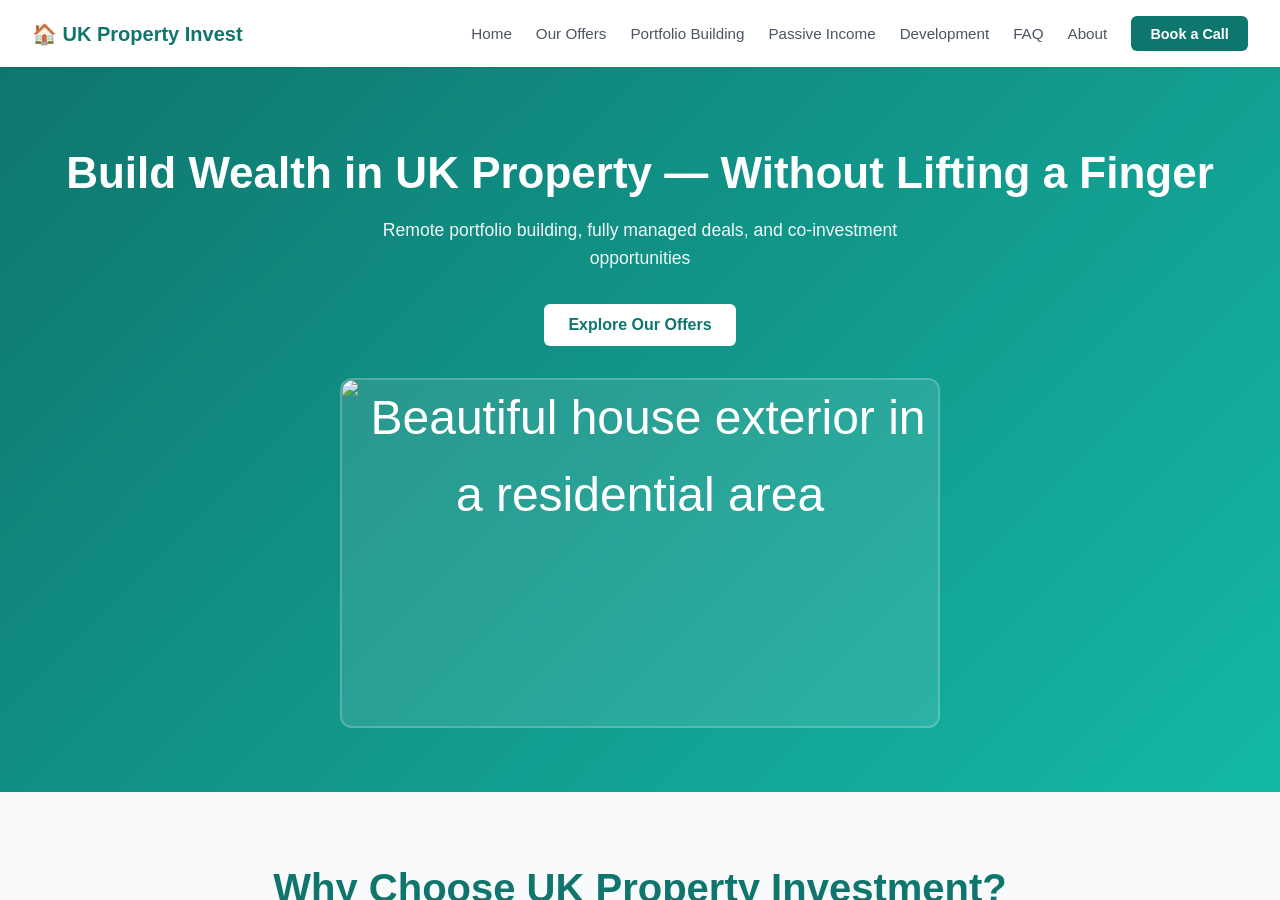
==== commit ab219cb7: "Enhance homepage visuals and integrate Formspree booking form" ====
--- a/index.html
+++ b/index.html
@@ -756,6 +756,9 @@
     <section class="hero">
      <h1>Build Wealth in UK Property — Without Lifting a Finger</h1>
      <p>Remote portfolio building, fully managed deals, and co-investment opportunities</p><button class="btn btn-primary" onclick="showPage('offers')">Explore Our Offers</button>
+     <div class="hero-image">
+      <img src="https://images.unsplash.com/photo-1600585154340-be6161a56a0c?auto=format&fit=crop&w=1200&q=80" alt="Beautiful house exterior in a residential area" loading="lazy">
+     </div>
     </section>
    </div>
    <section style="background: #f9fafb;">
@@ -821,7 +824,7 @@
   <div id="bookingModal" class="modal">
    <div class="modal-content"><button class="modal-close" onclick="closeBookingModal()">✕</button>
     <h2>Schedule Your Free Consultation</h2>
-    <form id="bookingForm" onsubmit="handleBookingSubmit(event)">
+    <form id="bookingForm" action="https://formspree.io/f/mqenanop" method="POST" onsubmit="handleBookingSubmit(event)">
      <div class="form-group"><label for="name">Full Name</label> <input type="text" id="name" name="name" required>
      </div>
      <div class="form-group"><label for="email">Email Address</label> <input type="email" id="email" name="email" required>
@@ -862,14 +865,38 @@
       document.getElementById('bookingForm').reset();
     }
 
-    function handleBookingSubmit(event) {
+    async function handleBookingSubmit(event) {
       event.preventDefault();
-      closeBookingModal();
-      const toast = document.getElementById('successToast');
-      toast.classList.add('active');
-      setTimeout(() => {
-        toast.classList.remove('active');
-      }, 4000);
+      const form = document.getElementById('bookingForm');
+      const formData = new FormData(form);
+
+      try {
+        const response = await fetch(form.action, {
+          method: 'POST',
+          body: formData,
+          headers: {
+            'Accept': 'application/json'
+          }
+        });
+
+        const toast = document.getElementById('successToast');
+        if (response.ok) {
+          closeBookingModal();
+          toast.textContent = "✓ Consultation booked! We'll be in touch within 24 hours.";
+          toast.style.background = '#22c55e';
+        } else {
+          toast.textContent = '⚠️ Something went wrong. Please try again.';
+          toast.style.background = '#f97316';
+        }
+        toast.classList.add('active');
+        setTimeout(() => toast.classList.remove('active'), 4000);
+      } catch (error) {
+        const toast = document.getElementById('successToast');
+        toast.textContent = '⚠️ Network error. Please try again later.';
+        toast.style.background = '#ef4444';
+        toast.classList.add('active');
+        setTimeout(() => toast.classList.remove('active'), 4000);
+      }
     }
 
     document.addEventListener('click', function(event) {
